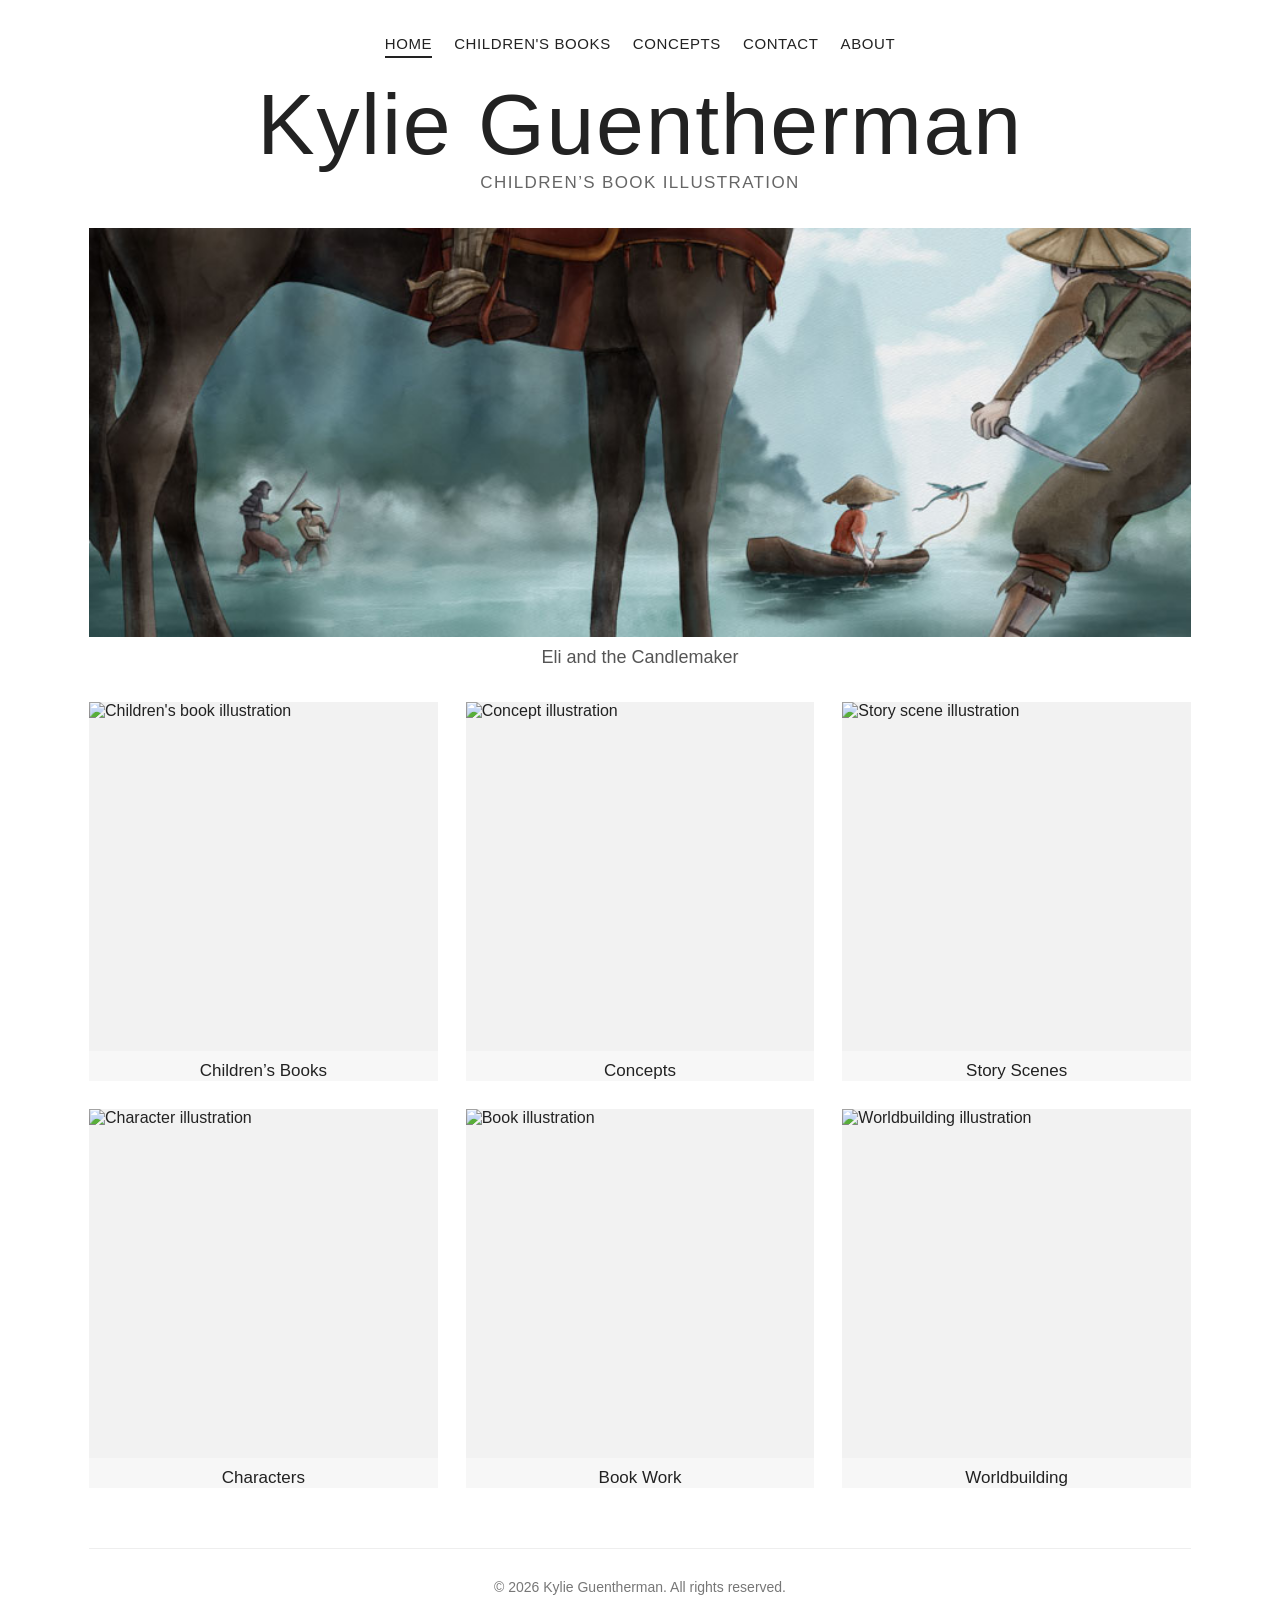
==== index.html @ f23962c8 "Remove intro section from index.html Removed the introductory section about playful illustrations." ====
<!DOCTYPE html>
<html lang="en">
<head>
  <meta charset="UTF-8">
  <meta name="viewport" content="width=device-width, initial-scale=1.0">
  <title>Kylie Guentherman Illustration</title>
  <link rel="stylesheet" href="style.css">
</head>

<body>

  <div class="page">

    <header>
      <nav>
        <a class="active" href="index.html">Home</a>
        <a href="childrens-books.html">Children's Books</a>
        <a href="concepts.html">Concepts</a>
        <a href="contact.html">Contact</a>
        <a href="about.html">About</a>
      </nav>

      <h1 class="site-name">Kylie Guentherman</h1>
      <div class="subtitle">Children’s Book Illustration</div>
    </header>

    <main>

      <section class="hero">
        <a href="childrens-books.html">
          <img src="images/Battle_Spread.jpg" alt="The Battle">
        </a>
        <div class="hero-caption">Eli and the Candlemaker</div>
      </section>

      <section class="gallery">

        <a class="gallery-item" href="childrens-books.html">
          <img src="https://placehold.co/900x900/f8d7c8/333333?text=Children's+Books" alt="Children's book illustration">
          <p>Children’s Books</p>
        </a>

        <a class="gallery-item" href="concepts.html">
          <img src="https://placehold.co/900x900/d8edf7/333333?text=Concepts" alt="Concept illustration">
          <p>Concepts</p>
        </a>

        <a class="gallery-item" href="childrens-books.html">
          <img src="https://placehold.co/900x900/f7e5a6/333333?text=Story+Scenes" alt="Story scene illustration">
          <p>Story Scenes</p>
        </a>

        <a class="gallery-item" href="concepts.html">
          <img src="https://placehold.co/900x900/cfe8d5/333333?text=Characters" alt="Character illustration">
          <p>Characters</p>
        </a>

        <a class="gallery-item" href="childrens-books.html">
          <img src="https://placehold.co/900x900/e8d9f2/333333?text=Book+Work" alt="Book illustration">
          <p>Book Work</p>
        </a>

        <a class="gallery-item" href="concepts.html">
          <img src="https://placehold.co/900x900/f2dfcf/333333?text=Worldbuilding" alt="Worldbuilding illustration">
          <p>Worldbuilding</p>
        </a>

      </section>

    </main>

    <footer>
      © 2026 Kylie Guentherman. All rights reserved.
    </footer>

  </div>

</body>
</html>
---- style.css ----
* {
  box-sizing: border-box;
}

body {
  margin: 0;
  background: white;
  color: #222;
  font-family: "Comic Sans MS", "Trebuchet MS", Arial, sans-serif;
}

img {
  max-width: 100%;
  display: block;
}

a {
  color: inherit;
  text-decoration: none;
}

.page {
  max-width: 1150px;
  margin: 0 auto;
  padding: 35px 24px 60px;
}

header {
  text-align: center;
  padding-bottom: 35px;
}

nav {
  display: flex;
  justify-content: center;
  flex-wrap: wrap;
  gap: 22px;
  margin-bottom: 28px;
  font-size: 15px;
  letter-spacing: 0.04em;
  text-transform: uppercase;
}

nav a {
  border-bottom: 2px solid transparent;
  padding-bottom: 4px;
}

nav a:hover,
nav a.active {
  border-bottom: 2px solid #222;
}

h1 {
  margin: 0;
  font-size: clamp(42px, 8vw, 86px);
  line-height: 0.9;
  font-weight: normal;
  letter-spacing: 0.02em;
}

.subtitle {
  margin-top: 10px;
  font-size: 17px;
  letter-spacing: 0.08em;
  text-transform: uppercase;
  color: #666;
}

.hero {
  margin-bottom: 34px;
}

.hero img {
  width: 100%;
  height: auto;
  min-height: 260px;
  object-fit: cover;
  background: #f3f3f3;
}

.hero-caption {
  margin-top: 10px;
  font-size: 18px;
  color: #555;
  text-align: center;
}

.intro {
  max-width: 760px;
  margin: 38px auto 42px;
  text-align: center;
  font-size: clamp(24px, 4vw, 38px);
  line-height: 1.2;
}

.gallery {
  display: grid;
  grid-template-columns: repeat(3, 1fr);
  gap: 28px;
}

.gallery-item {
  background: #f7f7f7;
}

.gallery-item img {
  width: 100%;
  aspect-ratio: 1 / 1;
  object-fit: cover;
  background: #f2f2f2;
}

.gallery-item p {
  margin: 10px 0 0;
  font-size: 17px;
  text-align: center;
}

.text-page {
  max-width: 760px;
  margin: 0 auto;
  font-size: 19px;
  line-height: 1.7;
}

.text-page p {
  margin-bottom: 20px;
}

.text-page a {
  text-decoration: underline;
}

footer {
  text-align: center;
  margin-top: 60px;
  padding-top: 30px;
  border-top: 1px solid #eee;
  color: #777;
  font-size: 14px;
}

@media (max-width: 800px) {
  .gallery {
    grid-template-columns: repeat(2, 1fr);
    gap: 20px;
  }

  nav {
    gap: 14px;
    font-size: 14px;
  }
}

@media (max-width: 520px) {
  .page {
    padding: 28px 16px 50px;
  }

  .gallery {
    grid-template-columns: 1fr;
  }

  h1 {
    font-size: 44px;
  }
}
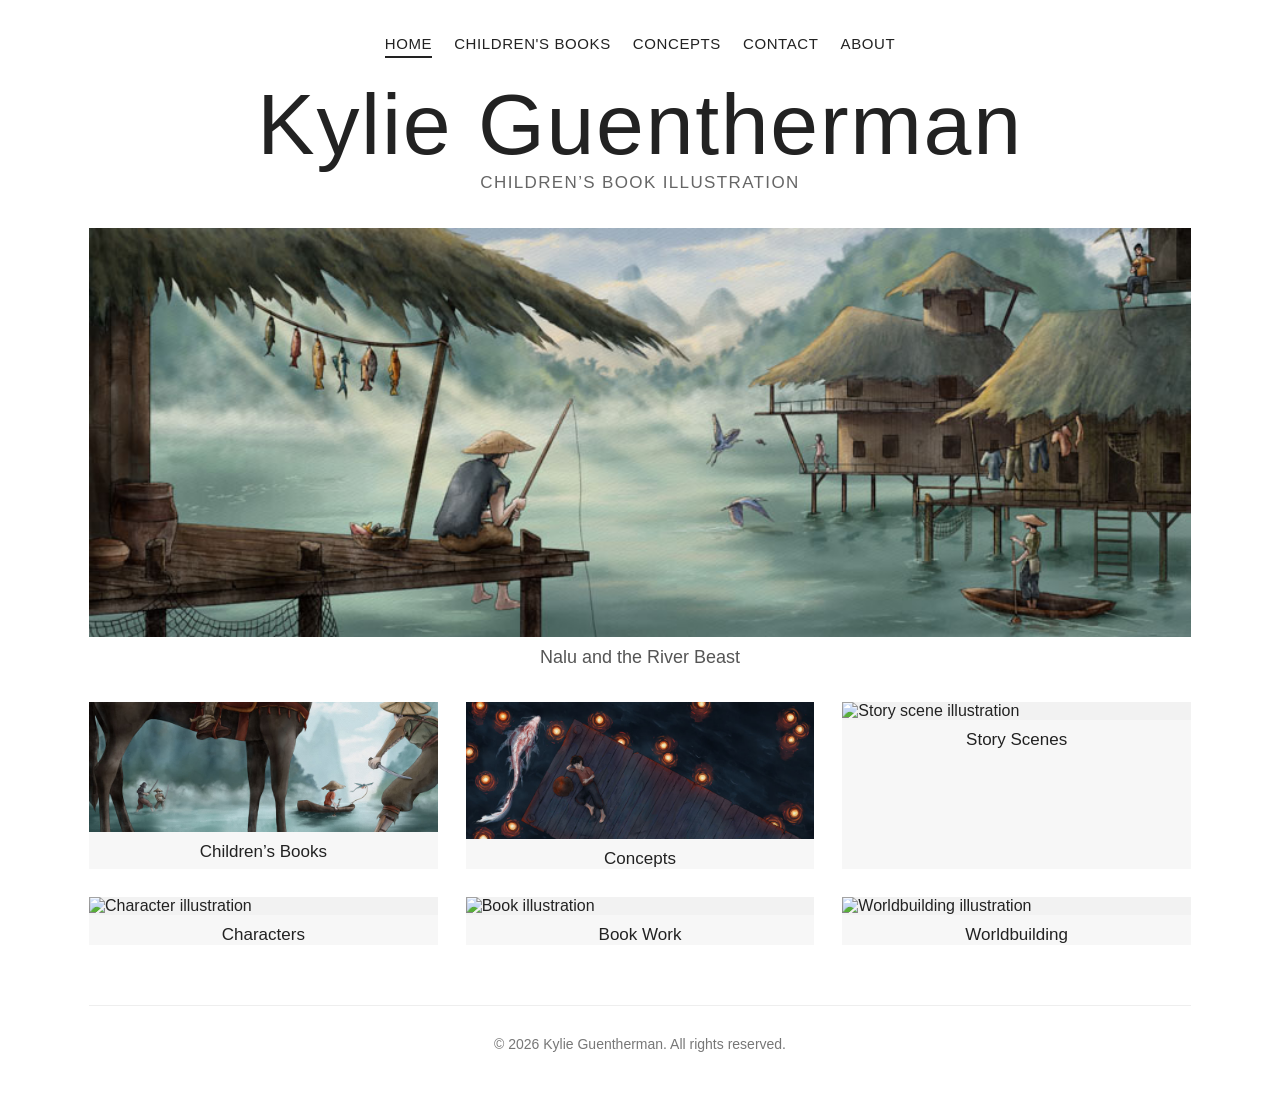
==== commit 4b82f767: "Update images and captions in index.html" ====
--- a/index.html
+++ b/index.html
@@ -28,20 +28,20 @@
 
       <section class="hero">
         <a href="childrens-books.html">
-          <img src="images/Battle_Spread.jpg" alt="The Battle">
+          <img src="images/Village_Spread.jpg" alt="The Village of Nimra">
         </a>
-        <div class="hero-caption">Eli and the Candlemaker</div>
+        <div class="hero-caption">Nalu and the River Beast</div>
       </section>
 
       <section class="gallery">
 
         <a class="gallery-item" href="childrens-books.html">
-          <img src="https://placehold.co/900x900/f8d7c8/333333?text=Children's+Books" alt="Children's book illustration">
+          <img src="images/Battle_Spread.jpg" alt="The Battle">
           <p>Children’s Books</p>
         </a>
 
         <a class="gallery-item" href="concepts.html">
-          <img src="https://placehold.co/900x900/d8edf7/333333?text=Concepts" alt="Concept illustration">
+          <img src="images/Asleep_Spread.jpg" alt="Concept illustration">
           <p>Concepts</p>
         </a>
 
--- a/style.css
+++ b/style.css
@@ -106,8 +106,7 @@
 
 .gallery-item img {
   width: 100%;
-  aspect-ratio: 1 / 1;
-  object-fit: cover;
+  height: auto;
   background: #f2f2f2;
 }
 
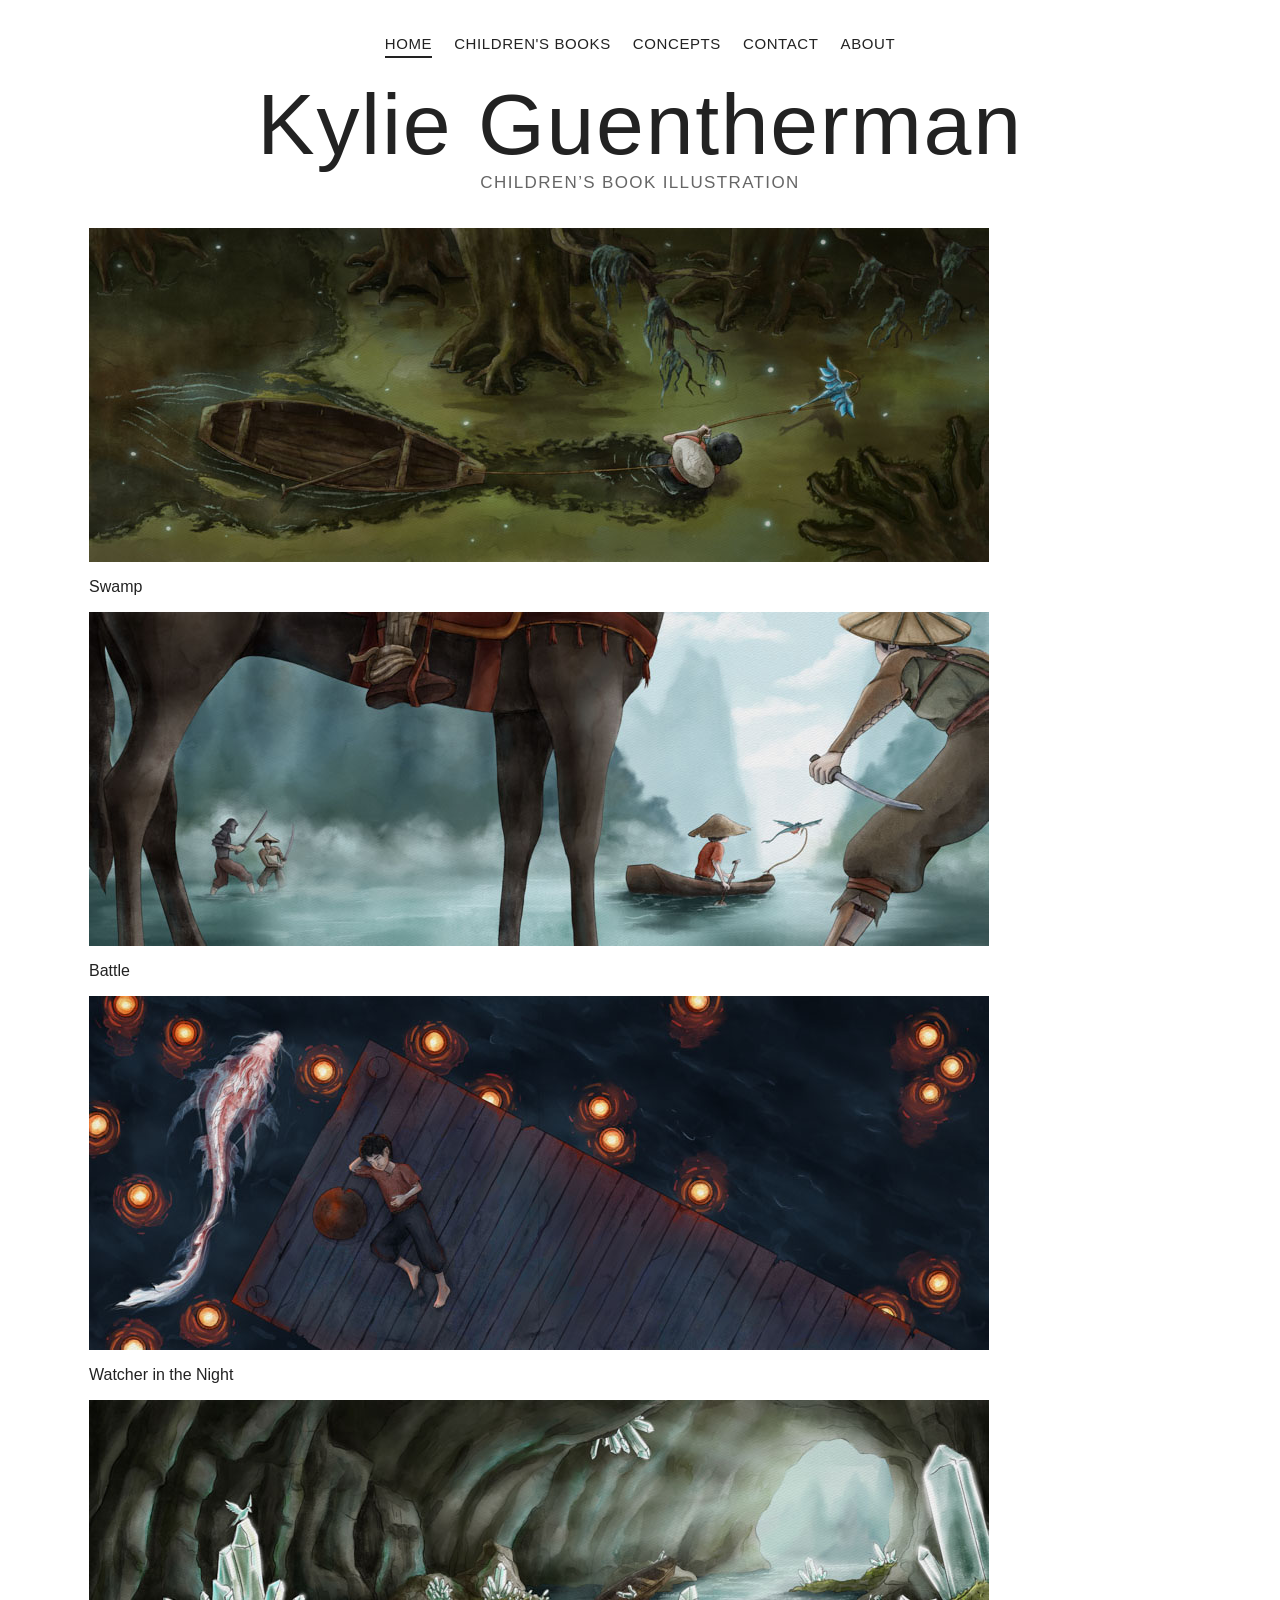
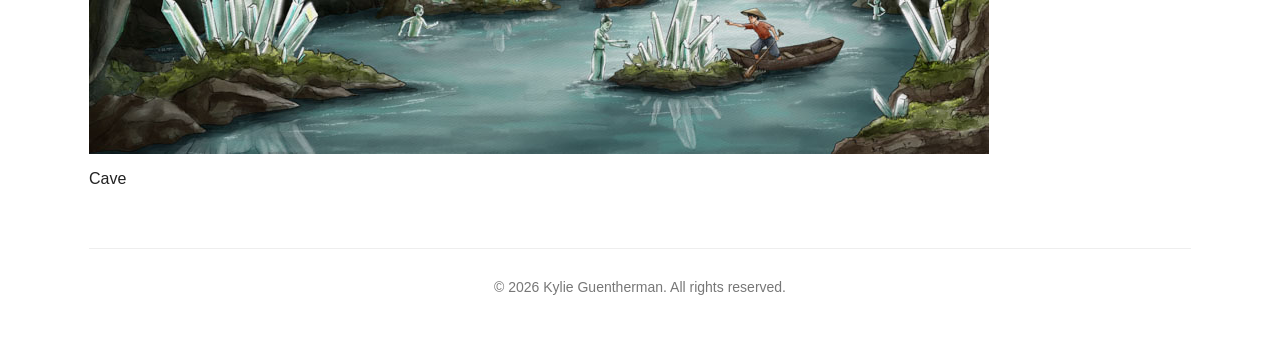
==== commit 8da3e90b: "Update gallery section to home gallery format Replaced gallery section with home gallery items showc" ====
--- a/index.html
+++ b/index.html
@@ -26,43 +26,26 @@
 
     <main>
 
-      <section class="hero">
-        <a href="childrens-books.html">
-          <img src="images/Village_Spread.jpg" alt="The Village of Nimra">
-        </a>
-        <div class="hero-caption">Nalu and the River Beast</div>
-      </section>
+      <section class="home-gallery" aria-label="Main illustration gallery">
 
-      <section class="gallery">
-
-        <a class="gallery-item" href="childrens-books.html">
-          <img src="images/Battle_Spread.jpg" alt="The Battle">
-          <p>Children’s Books</p>
+        <a class="home-gallery-item" href="childrens-books.html">
+          <img src="images/Swamp_Spread.jpg" alt="Swamp spread illustration by Kylie Guentherman">
+          <p>Swamp</p>
         </a>
 
-        <a class="gallery-item" href="concepts.html">
-          <img src="images/Asleep_Spread.jpg" alt="Concept illustration">
-          <p>Concepts</p>
+        <a class="home-gallery-item" href="childrens-books.html">
+          <img src="images/Battle_Spread.jpg" alt="Battle spread illustration by Kylie Guentherman">
+          <p>Battle</p>
         </a>
 
-        <a class="gallery-item" href="childrens-books.html">
-          <img src="https://placehold.co/900x900/f7e5a6/333333?text=Story+Scenes" alt="Story scene illustration">
-          <p>Story Scenes</p>
+        <a class="home-gallery-item" href="childrens-books.html">
+          <img src="images/Asleep_Spread.jpg" alt="Watcher in the Night illustration by Kylie Guentherman">
+          <p>Watcher in the Night</p>
         </a>
 
-        <a class="gallery-item" href="concepts.html">
-          <img src="https://placehold.co/900x900/cfe8d5/333333?text=Characters" alt="Character illustration">
-          <p>Characters</p>
-        </a>
-
-        <a class="gallery-item" href="childrens-books.html">
-          <img src="https://placehold.co/900x900/e8d9f2/333333?text=Book+Work" alt="Book illustration">
-          <p>Book Work</p>
-        </a>
-
-        <a class="gallery-item" href="concepts.html">
-          <img src="https://placehold.co/900x900/f2dfcf/333333?text=Worldbuilding" alt="Worldbuilding illustration">
-          <p>Worldbuilding</p>
+        <a class="home-gallery-item" href="childrens-books.html">
+          <img src="images/Cave_Spread.jpg" alt="Cave spread illustration by Kylie Guentherman">
+          <p>Cave</p>
         </a>
 
       </section>
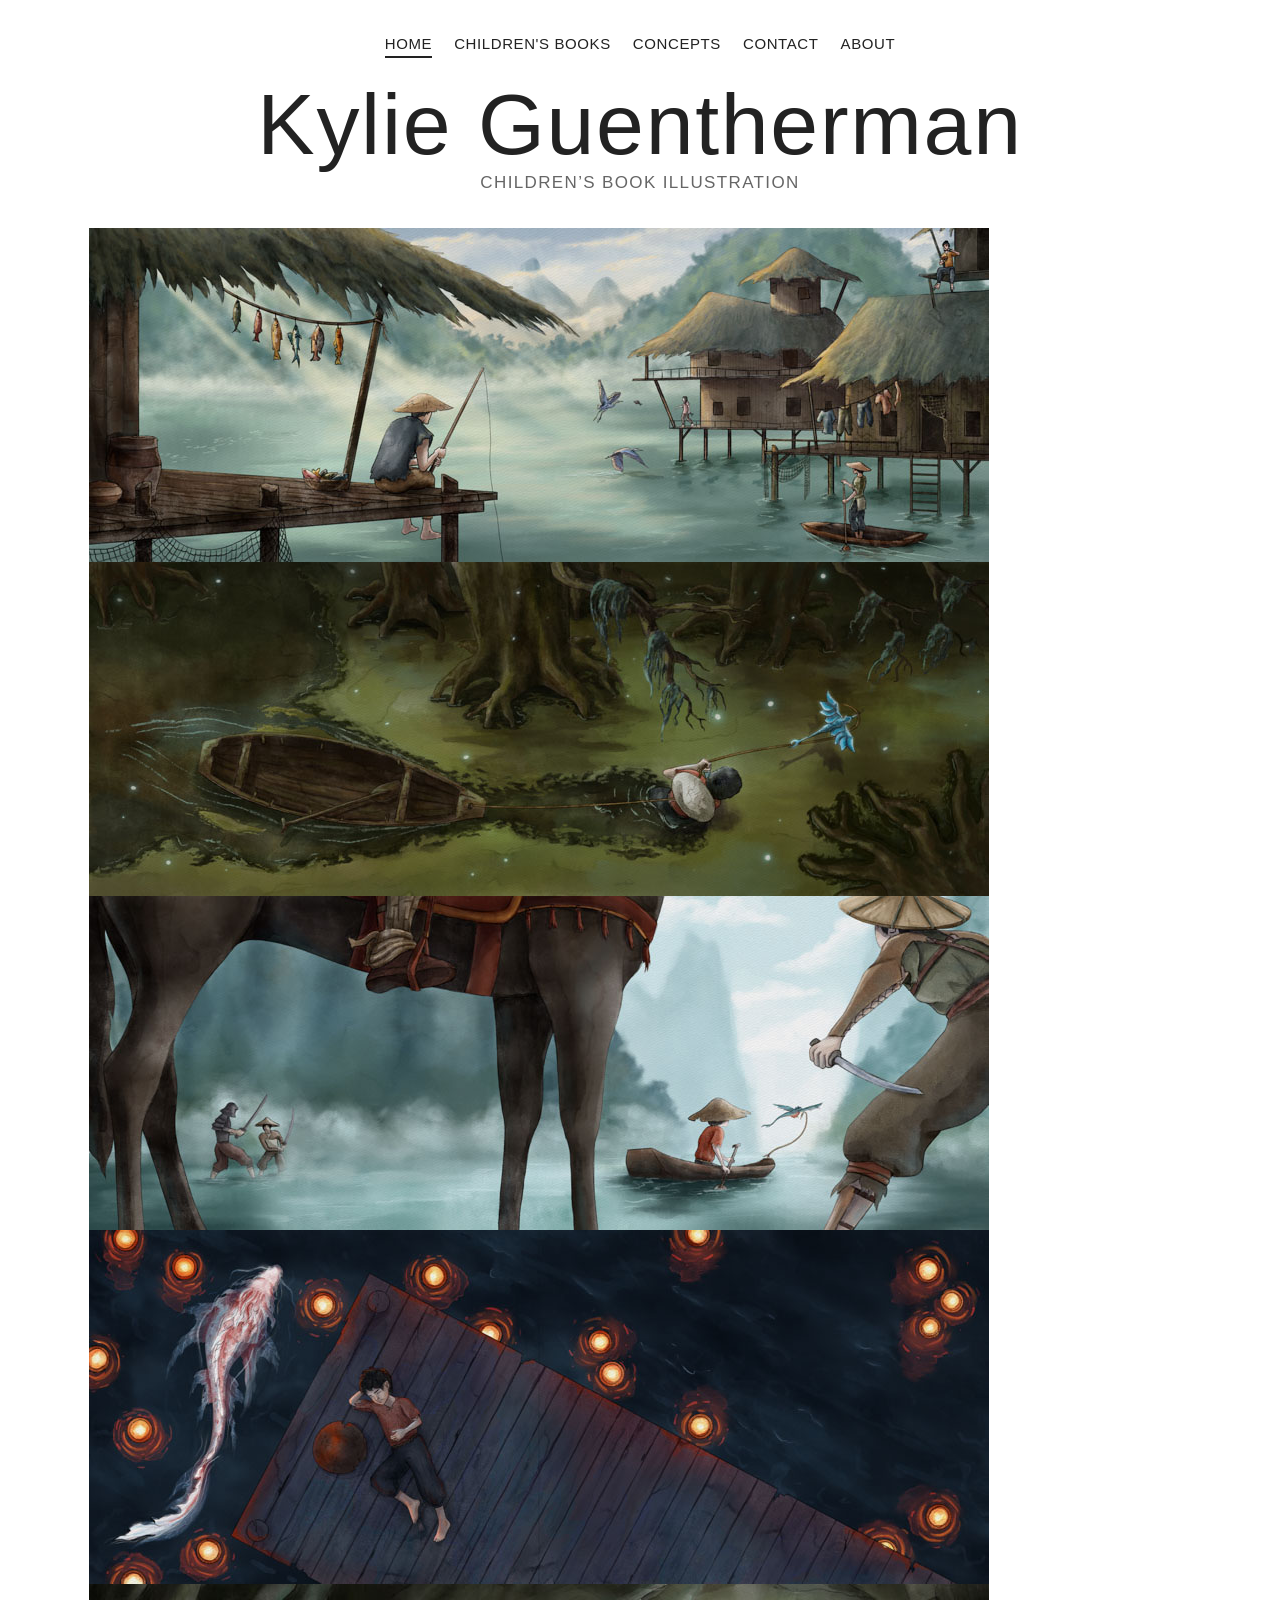
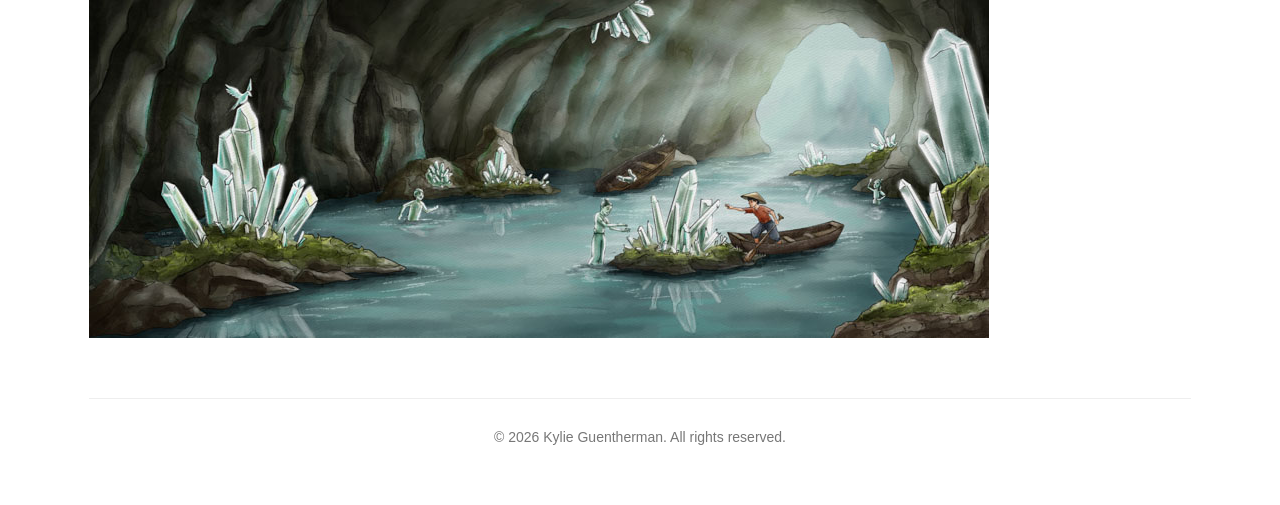
==== commit 82ad5788: "Add hero image section to index.html Added a hero image section with a link to children's books and " ====
--- a/index.html
+++ b/index.html
@@ -26,26 +26,30 @@
 
     <main>
 
+      <!-- HERO IMAGE -->
+      <section class="home-hero" aria-label="Featured illustration">
+        <a href="childrens-books.html">
+          <img src="images/Village_Spread.jpg" alt="Village spread illustration by Kylie Guentherman">
+        </a>
+      </section>
+
+      <!-- MAIN ILLUSTRATION GALLERY -->
       <section class="home-gallery" aria-label="Main illustration gallery">
 
         <a class="home-gallery-item" href="childrens-books.html">
           <img src="images/Swamp_Spread.jpg" alt="Swamp spread illustration by Kylie Guentherman">
-          <p>Swamp</p>
         </a>
 
         <a class="home-gallery-item" href="childrens-books.html">
           <img src="images/Battle_Spread.jpg" alt="Battle spread illustration by Kylie Guentherman">
-          <p>Battle</p>
         </a>
 
         <a class="home-gallery-item" href="childrens-books.html">
           <img src="images/Asleep_Spread.jpg" alt="Watcher in the Night illustration by Kylie Guentherman">
-          <p>Watcher in the Night</p>
         </a>
 
         <a class="home-gallery-item" href="childrens-books.html">
           <img src="images/Cave_Spread.jpg" alt="Cave spread illustration by Kylie Guentherman">
-          <p>Cave</p>
         </a>
 
       </section>
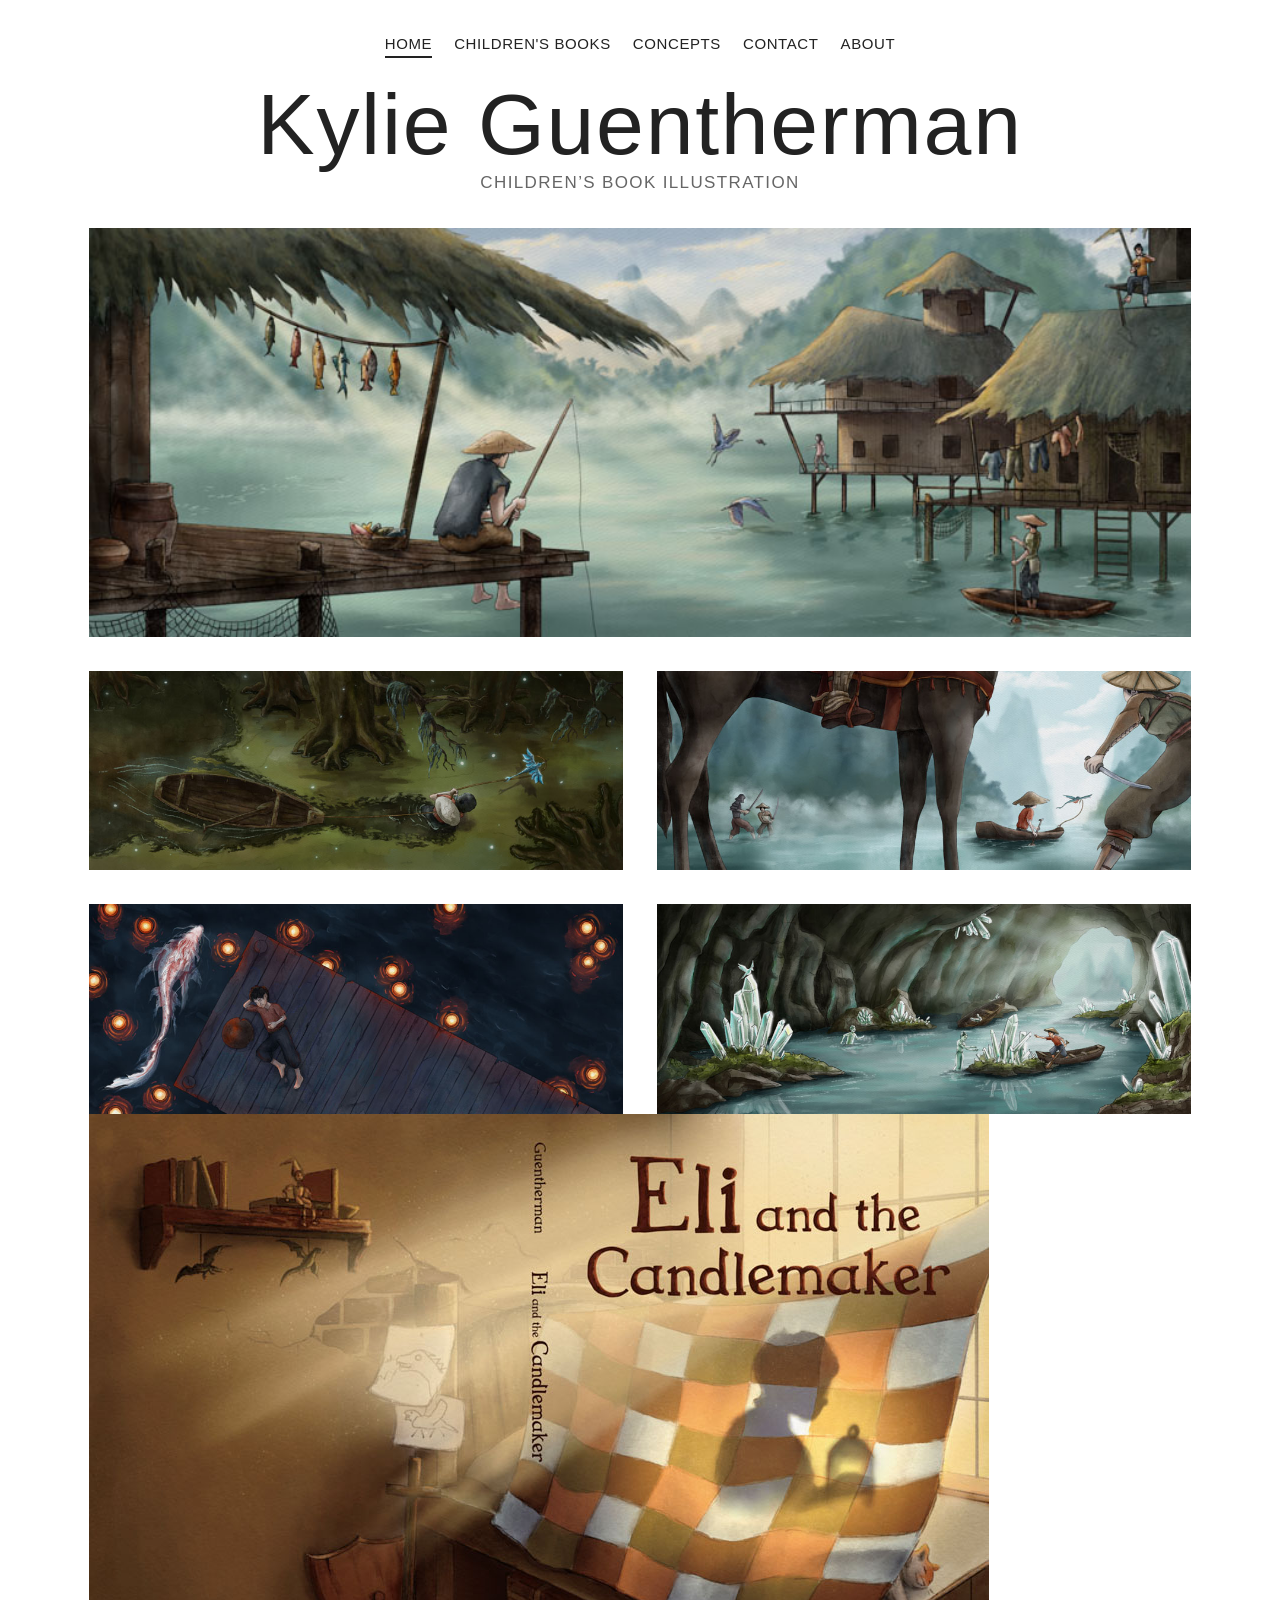
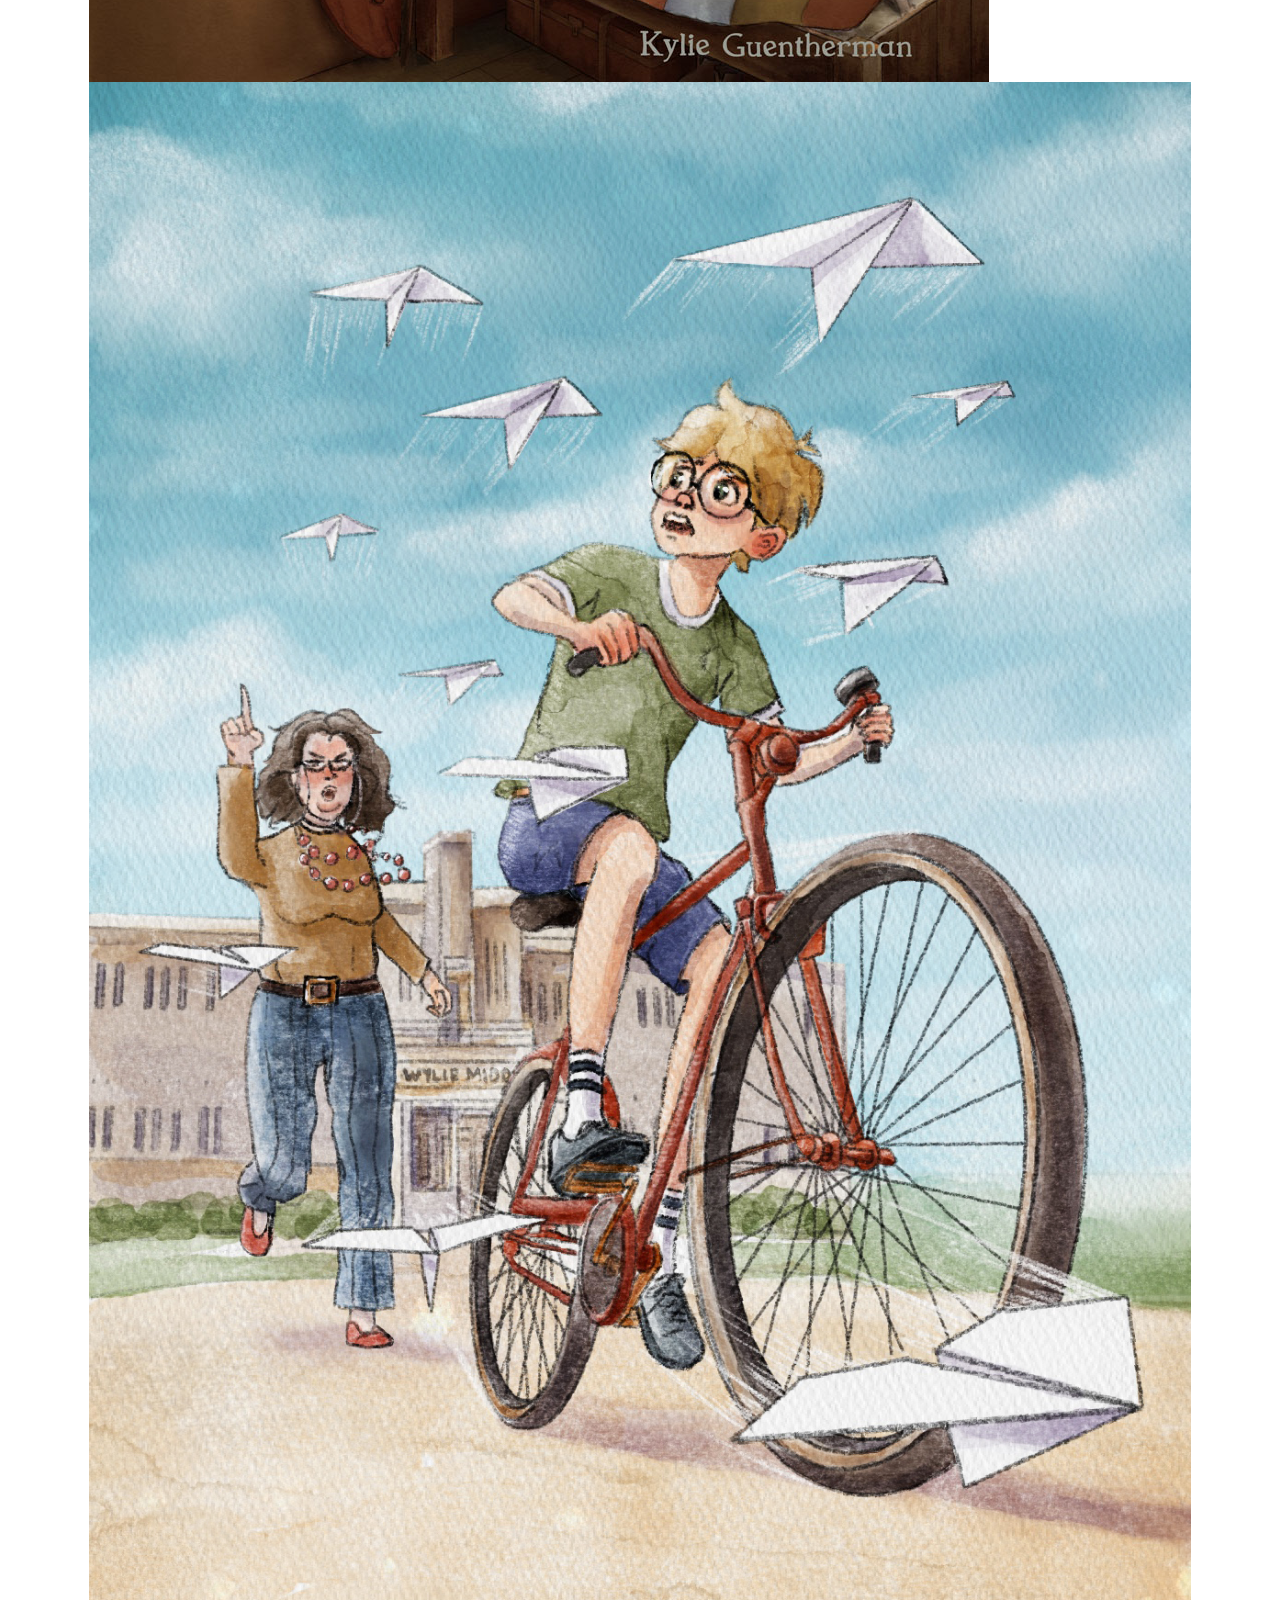
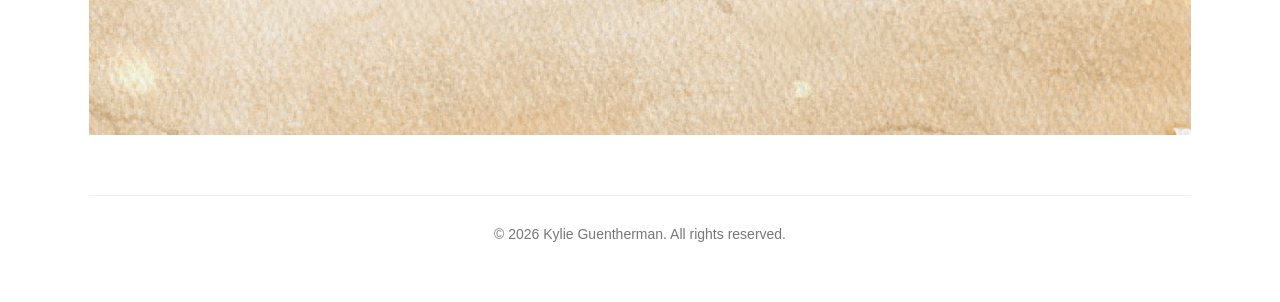
==== commit 1a5ac202: "Revise gallery section labels and add new features Updated section labels and added new sections for" ====
--- a/index.html
+++ b/index.html
@@ -33,7 +33,7 @@
         </a>
       </section>
 
-      <!-- MAIN ILLUSTRATION GALLERY -->
+      <!-- MAIN WIDE ILLUSTRATION GALLERY -->
       <section class="home-gallery" aria-label="Main illustration gallery">
 
         <a class="home-gallery-item" href="childrens-books.html">
@@ -54,6 +54,20 @@
 
       </section>
 
+      <!-- FEATURED BOOK COVER -->
+      <section class="home-feature" aria-label="Featured book cover">
+        <a href="childrens-books.html">
+          <img src="images/Candlemaker-cover.jpg" alt="Eli and the Candlemaker book cover by Kylie Guentherman">
+        </a>
+      </section>
+
+      <!-- PORTRAIT ILLUSTRATION -->
+      <section class="portrait-feature" aria-label="Portrait illustration">
+        <a href="childrens-books.html">
+          <img src="images/Flight.jpg" alt="Flight illustration with child on bicycle and paper airplanes by Kylie Guentherman">
+        </a>
+      </section>
+
     </main>
 
     <footer>
--- a/style.css
+++ b/style.css
@@ -4,7 +4,7 @@
 
 body {
   margin: 0;
-  background: white;
+  background: #ffffff;
   color: #222;
   font-family: "Comic Sans MS", "Trebuchet MS", Arial, sans-serif;
 }
@@ -18,12 +18,16 @@
   color: inherit;
   text-decoration: none;
 }
+
+/* Main page container */
 
 .page {
   max-width: 1150px;
   margin: 0 auto;
   padding: 35px 24px 60px;
 }
+
+/* Header and navigation */
 
 header {
   text-align: center;
@@ -51,6 +55,9 @@
   border-bottom: 2px solid #222;
 }
 
+/* Site title */
+
+.site-name,
 h1 {
   margin: 0;
   font-size: clamp(42px, 8vw, 86px);
@@ -67,6 +74,60 @@
   color: #666;
 }
 
+/* Homepage hero image */
+
+.home-hero {
+  margin-bottom: 34px;
+}
+
+.home-hero a {
+  display: block;
+}
+
+.home-hero img {
+  width: 100%;
+  height: auto;
+  display: block;
+  background: #f5f5f5;
+}
+
+/* Homepage two-column gallery */
+
+.home-gallery {
+  display: grid;
+  grid-template-columns: repeat(2, 1fr);
+  gap: 34px;
+  align-items: start;
+}
+
+.home-gallery-item {
+  display: block;
+}
+
+.home-gallery-item img {
+  width: 100%;
+  height: auto;
+  display: block;
+  background: #f5f5f5;
+  transition: opacity 0.25s ease;
+}
+
+.home-gallery-item:hover img,
+.home-hero:hover img {
+  opacity: 0.88;
+}
+
+/* Optional captions if you ever add them back */
+
+.home-gallery-item p {
+  margin: 10px 0 0;
+  text-align: center;
+  font-size: 17px;
+  color: #555;
+}
+
+/* General hero style for other pages if needed */
+
 .hero {
   margin-bottom: 34px;
 }
@@ -74,8 +135,7 @@
 .hero img {
   width: 100%;
   height: auto;
-  min-height: 260px;
-  object-fit: cover;
+  object-fit: contain;
   background: #f3f3f3;
 }
 
@@ -86,27 +146,33 @@
   text-align: center;
 }
 
+/* Intro text for interior pages */
+
 .intro {
-  max-width: 760px;
+  max-width: 780px;
   margin: 38px auto 42px;
   text-align: center;
   font-size: clamp(24px, 4vw, 38px);
   line-height: 1.2;
 }
 
+/* General gallery for Children's Books and Concepts pages */
+
 .gallery {
   display: grid;
-  grid-template-columns: repeat(3, 1fr);
-  gap: 28px;
+  grid-template-columns: repeat(2, 1fr);
+  gap: 34px;
+  align-items: start;
 }
 
 .gallery-item {
-  background: #f7f7f7;
+  background: transparent;
 }
 
 .gallery-item img {
   width: 100%;
   height: auto;
+  display: block;
   background: #f2f2f2;
 }
 
@@ -114,7 +180,10 @@
   margin: 10px 0 0;
   font-size: 17px;
   text-align: center;
-}
+  color: #555;
+}
+
+/* Text pages: About and Contact */
 
 .text-page {
   max-width: 760px;
@@ -131,37 +200,92 @@
   text-decoration: underline;
 }
 
+.contact-box {
+  text-align: center;
+  border: 1px solid #eeeeee;
+  padding: 36px 24px;
+  margin-top: 28px;
+  background: #fafafa;
+}
+
+.contact-box a {
+  font-size: 22px;
+}
+
+/* Footer */
+
 footer {
   text-align: center;
   margin-top: 60px;
   padding-top: 30px;
-  border-top: 1px solid #eee;
+  border-top: 1px solid #eeeeee;
   color: #777;
   font-size: 14px;
 }
 
+/* Tablet layout */
+
 @media (max-width: 800px) {
-  .gallery {
-    grid-template-columns: repeat(2, 1fr);
-    gap: 20px;
+  .page {
+    padding: 32px 20px 55px;
   }
 
   nav {
     gap: 14px;
     font-size: 14px;
   }
-}
+
+  .home-gallery,
+  .gallery {
+    gap: 24px;
+  }
+
+  .home-hero {
+    margin-bottom: 24px;
+  }
+}
+
+/* Mobile layout */
+
+@media (max-width: 650px) {
+  .home-gallery,
+  .gallery {
+    grid-template-columns: 1fr;
+    gap: 28px;
+  }
+
+  .site-name,
+  h1 {
+    font-size: 44px;
+  }
+
+  .subtitle {
+    font-size: 14px;
+  }
+
+  .intro {
+    font-size: 24px;
+    margin: 30px auto 34px;
+  }
+}
+
+/* Small mobile spacing */
 
 @media (max-width: 520px) {
   .page {
     padding: 28px 16px 50px;
   }
 
-  .gallery {
-    grid-template-columns: 1fr;
-  }
-
-  h1 {
-    font-size: 44px;
-  }
-}
+  nav {
+    gap: 12px;
+    font-size: 13px;
+  }
+
+  header {
+    padding-bottom: 28px;
+  }
+
+  footer {
+    margin-top: 45px;
+  }
+}
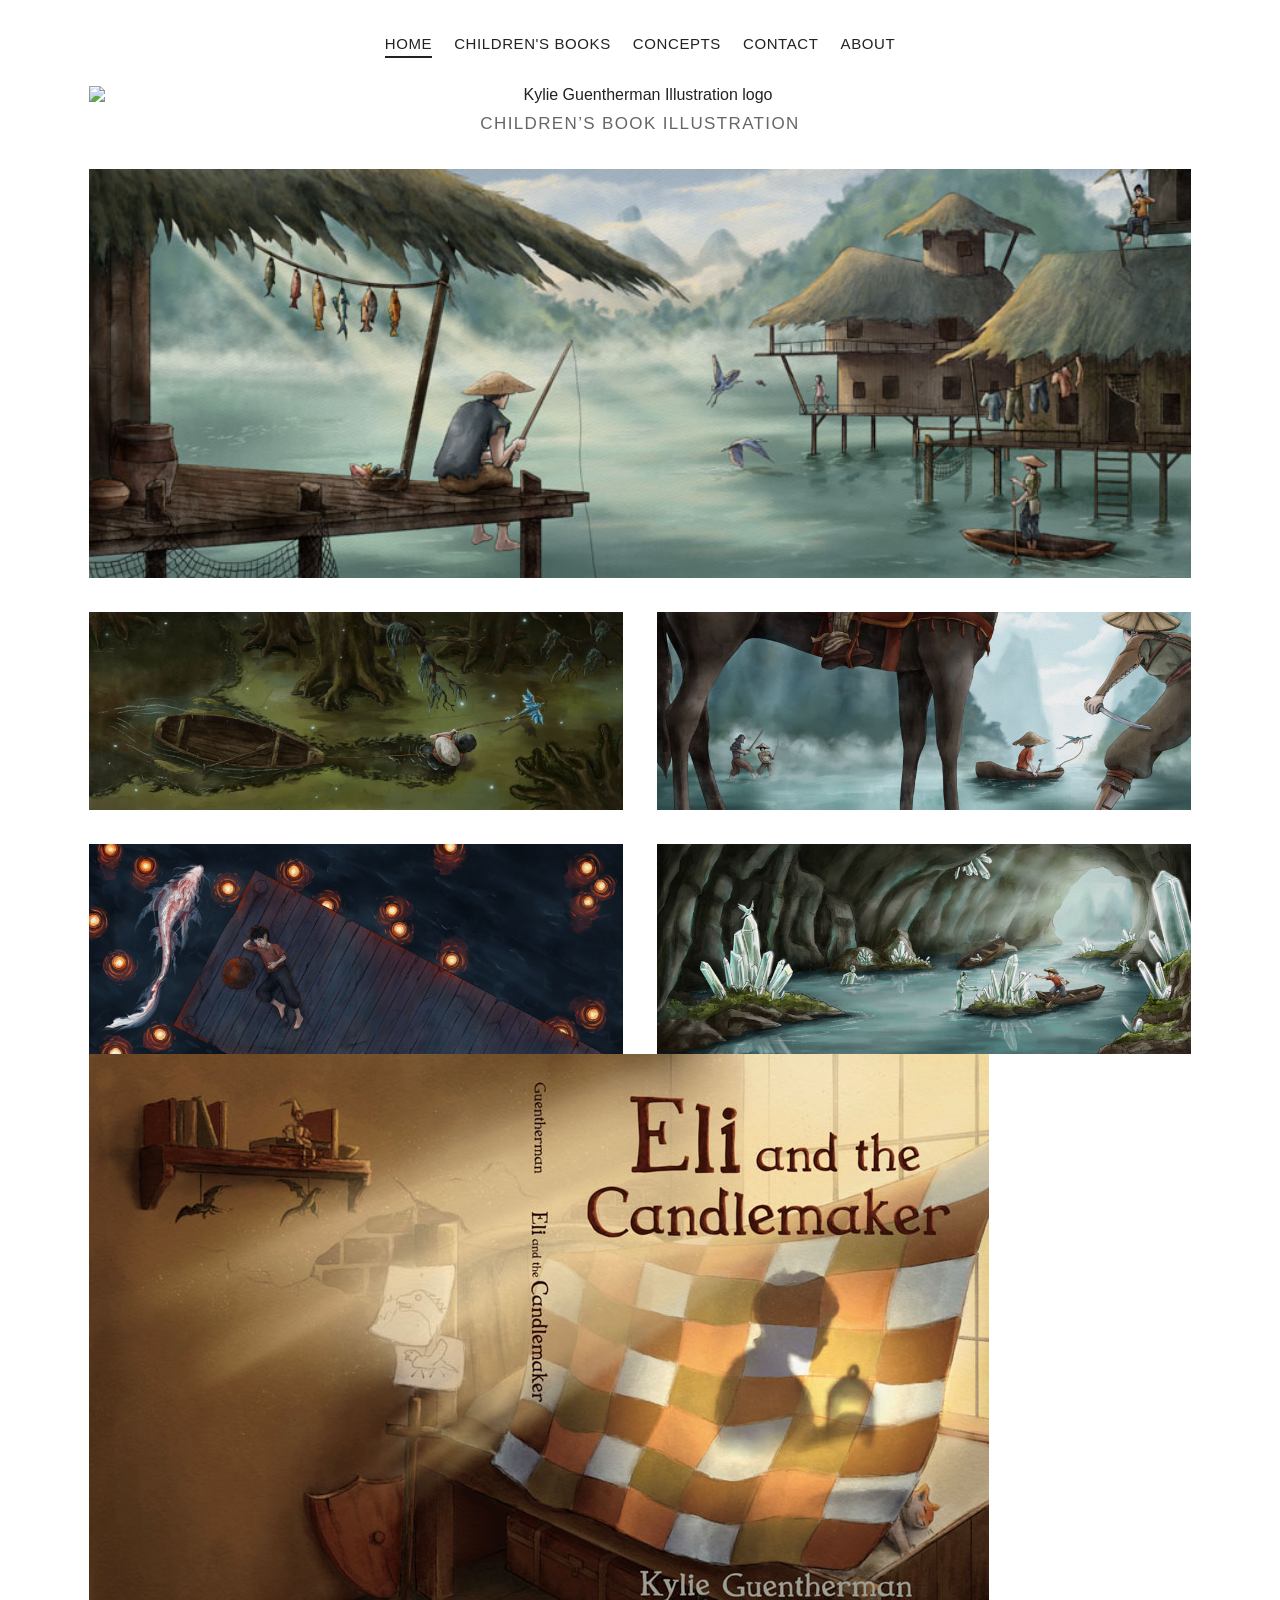
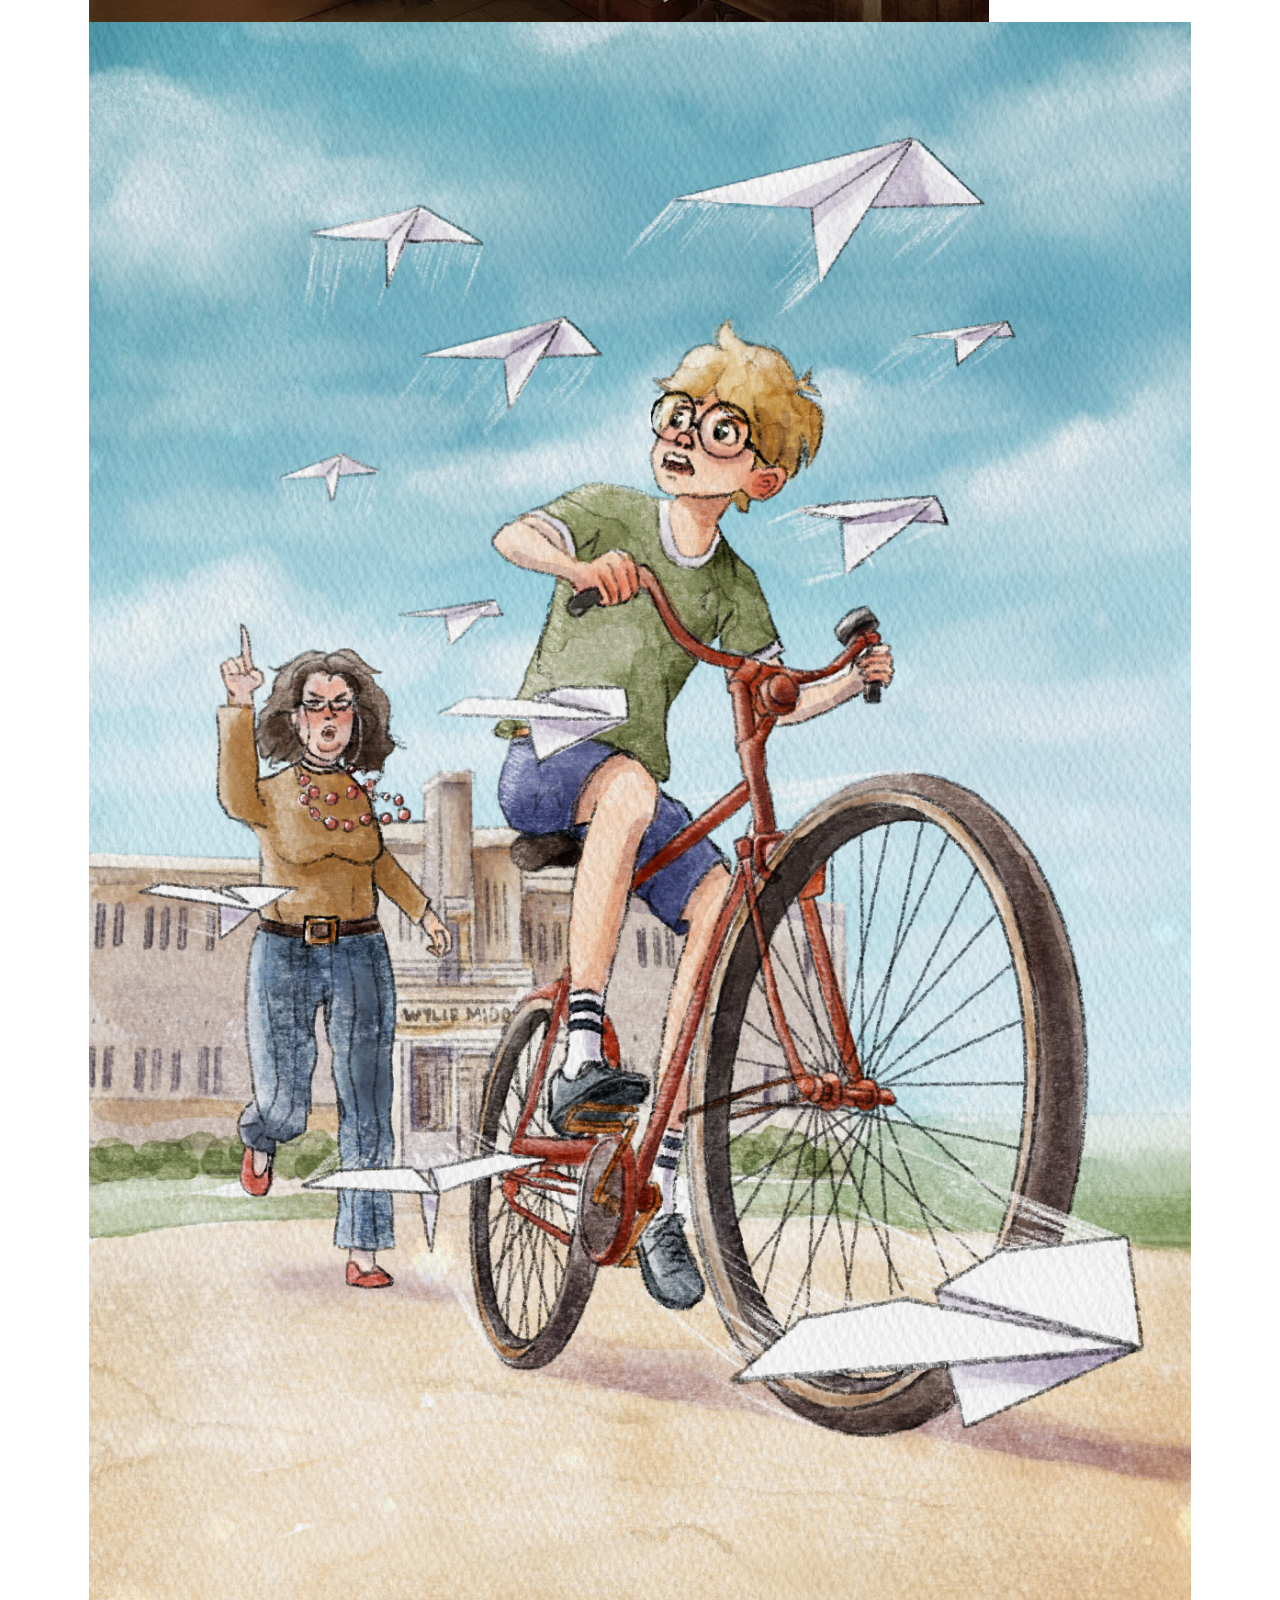
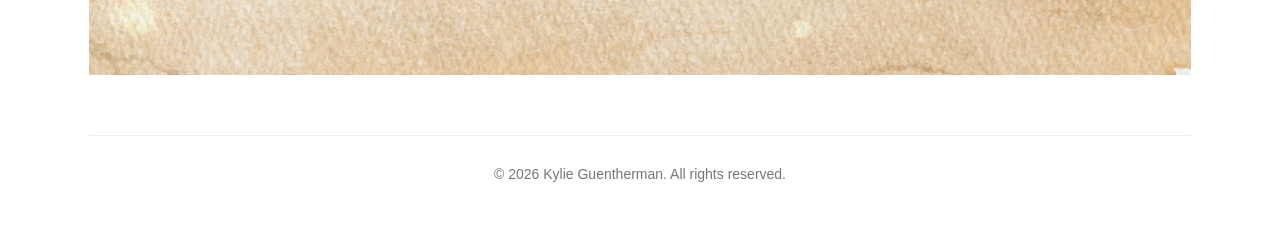
==== commit 30c38dd0: "Revise homepage structure and add logo Updated the homepage layout by adding a logo link and adjusti" ====
--- a/index.html
+++ b/index.html
@@ -20,7 +20,10 @@
         <a href="about.html">About</a>
       </nav>
 
-      <h1 class="site-name">Kylie Guentherman</h1>
+      <a class="logo-link" href="index.html" aria-label="Kylie Guentherman home">
+        <img class="site-logo" src="images/kylie-logo.gif" alt="Kylie Guentherman Illustration logo">
+      </a>
+
       <div class="subtitle">Children’s Book Illustration</div>
     </header>
 
@@ -54,18 +57,17 @@
 
       </section>
 
-      <!-- FEATURED BOOK COVER -->
-      <section class="home-feature" aria-label="Featured book cover">
-        <a href="childrens-books.html">
+      <!-- SMALLER FEATURED ROW -->
+      <section class="home-secondary-gallery" aria-label="Additional featured illustration gallery">
+
+        <a class="home-secondary-item" href="childrens-books.html">
           <img src="images/Candlemaker-cover.jpg" alt="Eli and the Candlemaker book cover by Kylie Guentherman">
         </a>
-      </section>
 
-      <!-- PORTRAIT ILLUSTRATION -->
-      <section class="portrait-feature" aria-label="Portrait illustration">
-        <a href="childrens-books.html">
+        <a class="home-secondary-item" href="childrens-books.html">
           <img src="images/Flight.jpg" alt="Flight illustration with child on bicycle and paper airplanes by Kylie Guentherman">
         </a>
+
       </section>
 
     </main>
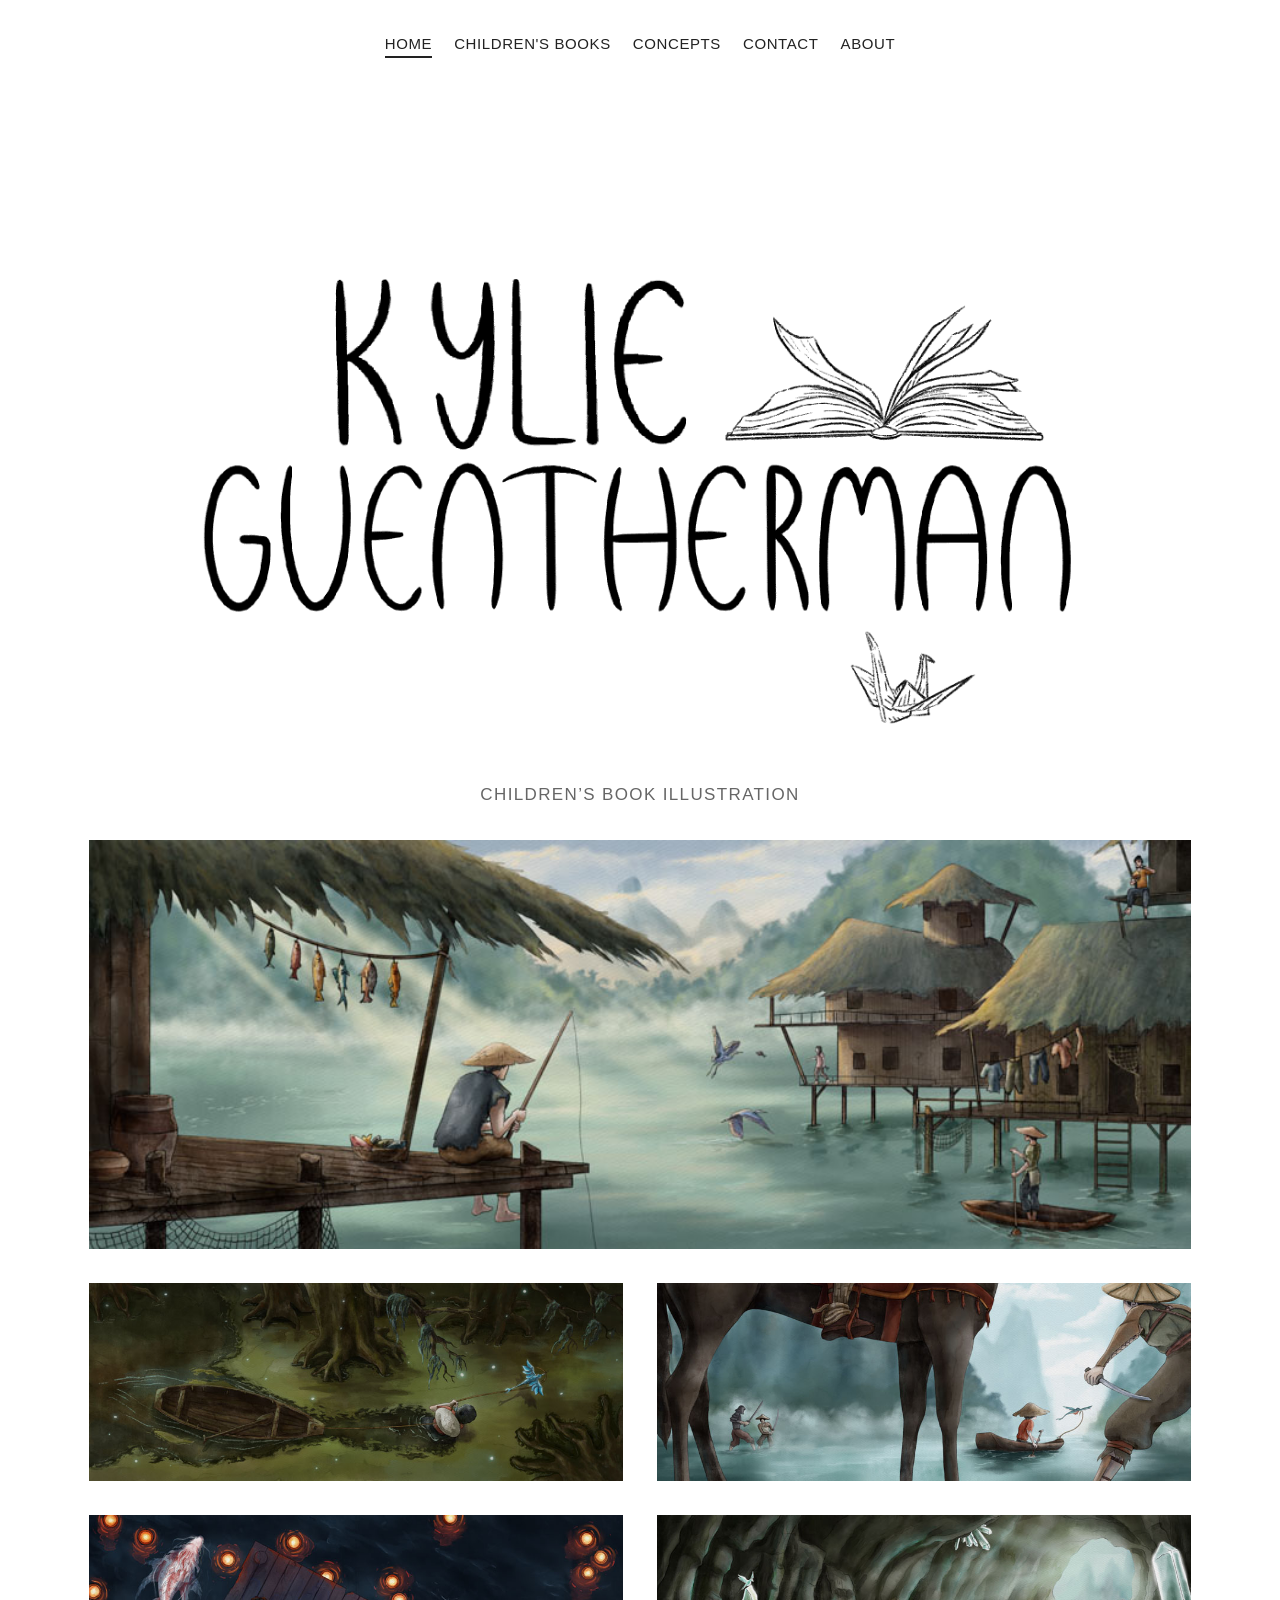
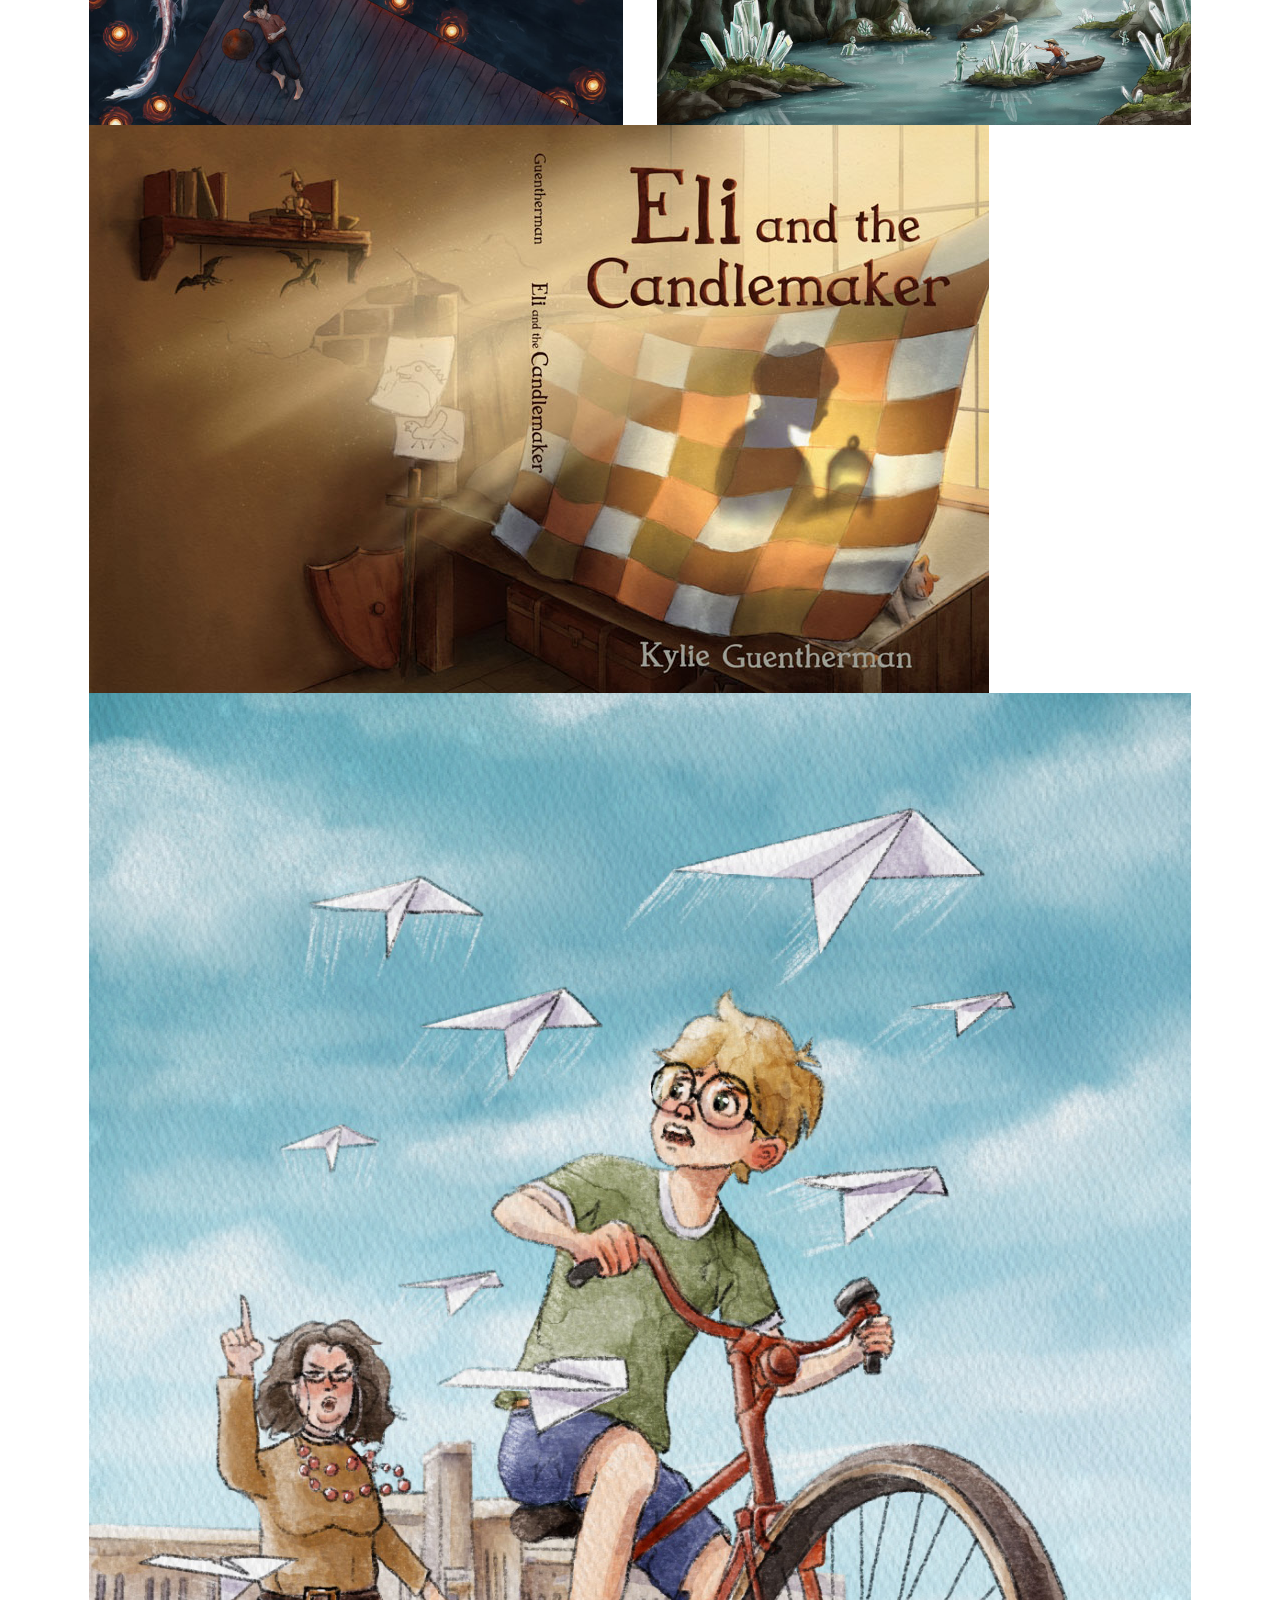
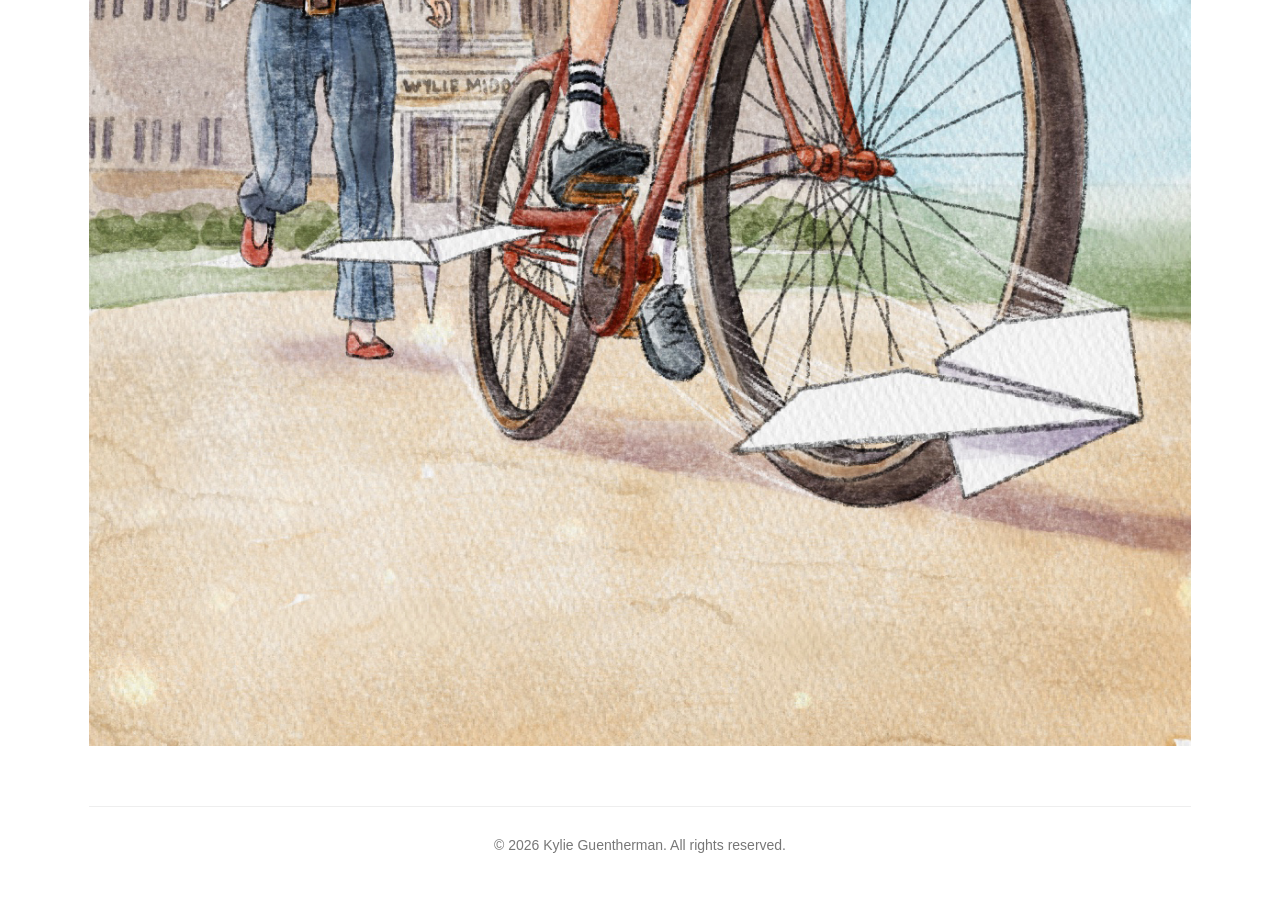
==== commit 1abc034b: "Replace images with updated versions and format" ====
--- a/index.html
+++ b/index.html
@@ -20,8 +20,13 @@
         <a href="about.html">About</a>
       </nav>
 
+      <!-- Animated logo replaces large typed name -->
       <a class="logo-link" href="index.html" aria-label="Kylie Guentherman home">
-        <img class="site-logo" src="images/kylie-logo.gif" alt="Kylie Guentherman Illustration logo">
+        <img 
+          class="site-logo" 
+          src="images/croppedlogo.gif" 
+          alt="Kylie Guentherman Illustration logo"
+        >
       </a>
 
       <div class="subtitle">Children’s Book Illustration</div>
@@ -32,7 +37,10 @@
       <!-- HERO IMAGE -->
       <section class="home-hero" aria-label="Featured illustration">
         <a href="childrens-books.html">
-          <img src="images/Village_Spread.jpg" alt="Village spread illustration by Kylie Guentherman">
+          <img 
+            src="images/Village_Spread.jpg" 
+            alt="Village spread illustration by Kylie Guentherman"
+          >
         </a>
       </section>
 
@@ -40,32 +48,50 @@
       <section class="home-gallery" aria-label="Main illustration gallery">
 
         <a class="home-gallery-item" href="childrens-books.html">
-          <img src="images/Swamp_Spread.jpg" alt="Swamp spread illustration by Kylie Guentherman">
+          <img 
+            src="images/Swamp_Spread.jpg" 
+            alt="Swamp spread illustration by Kylie Guentherman"
+          >
         </a>
 
         <a class="home-gallery-item" href="childrens-books.html">
-          <img src="images/Battle_Spread.jpg" alt="Battle spread illustration by Kylie Guentherman">
+          <img 
+            src="images/Battle_Spread.jpg" 
+            alt="Battle spread illustration by Kylie Guentherman"
+          >
         </a>
 
         <a class="home-gallery-item" href="childrens-books.html">
-          <img src="images/Asleep_Spread.jpg" alt="Watcher in the Night illustration by Kylie Guentherman">
+          <img 
+            src="images/Asleep_Spread.jpg" 
+            alt="Watcher in the Night illustration by Kylie Guentherman"
+          >
         </a>
 
         <a class="home-gallery-item" href="childrens-books.html">
-          <img src="images/Cave_Spread.jpg" alt="Cave spread illustration by Kylie Guentherman">
+          <img 
+            src="images/Cave_Spread.jpg" 
+            alt="Cave spread illustration by Kylie Guentherman"
+          >
         </a>
 
       </section>
 
-      <!-- SMALLER FEATURED ROW -->
+      <!-- SMALLER SECONDARY ROW -->
       <section class="home-secondary-gallery" aria-label="Additional featured illustration gallery">
 
         <a class="home-secondary-item" href="childrens-books.html">
-          <img src="images/Candlemaker-cover.jpg" alt="Eli and the Candlemaker book cover by Kylie Guentherman">
+          <img 
+            src="images/Candlemaker-cover.jpg" 
+            alt="Eli and the Candlemaker book cover by Kylie Guentherman"
+          >
         </a>
 
         <a class="home-secondary-item" href="childrens-books.html">
-          <img src="images/Flight.jpg" alt="Flight illustration with child on bicycle and paper airplanes by Kylie Guentherman">
+          <img 
+            src="images/Flight.jpg" 
+            alt="Flight illustration with child on bicycle and paper airplanes by Kylie Guentherman"
+          >
         </a>
 
       </section>
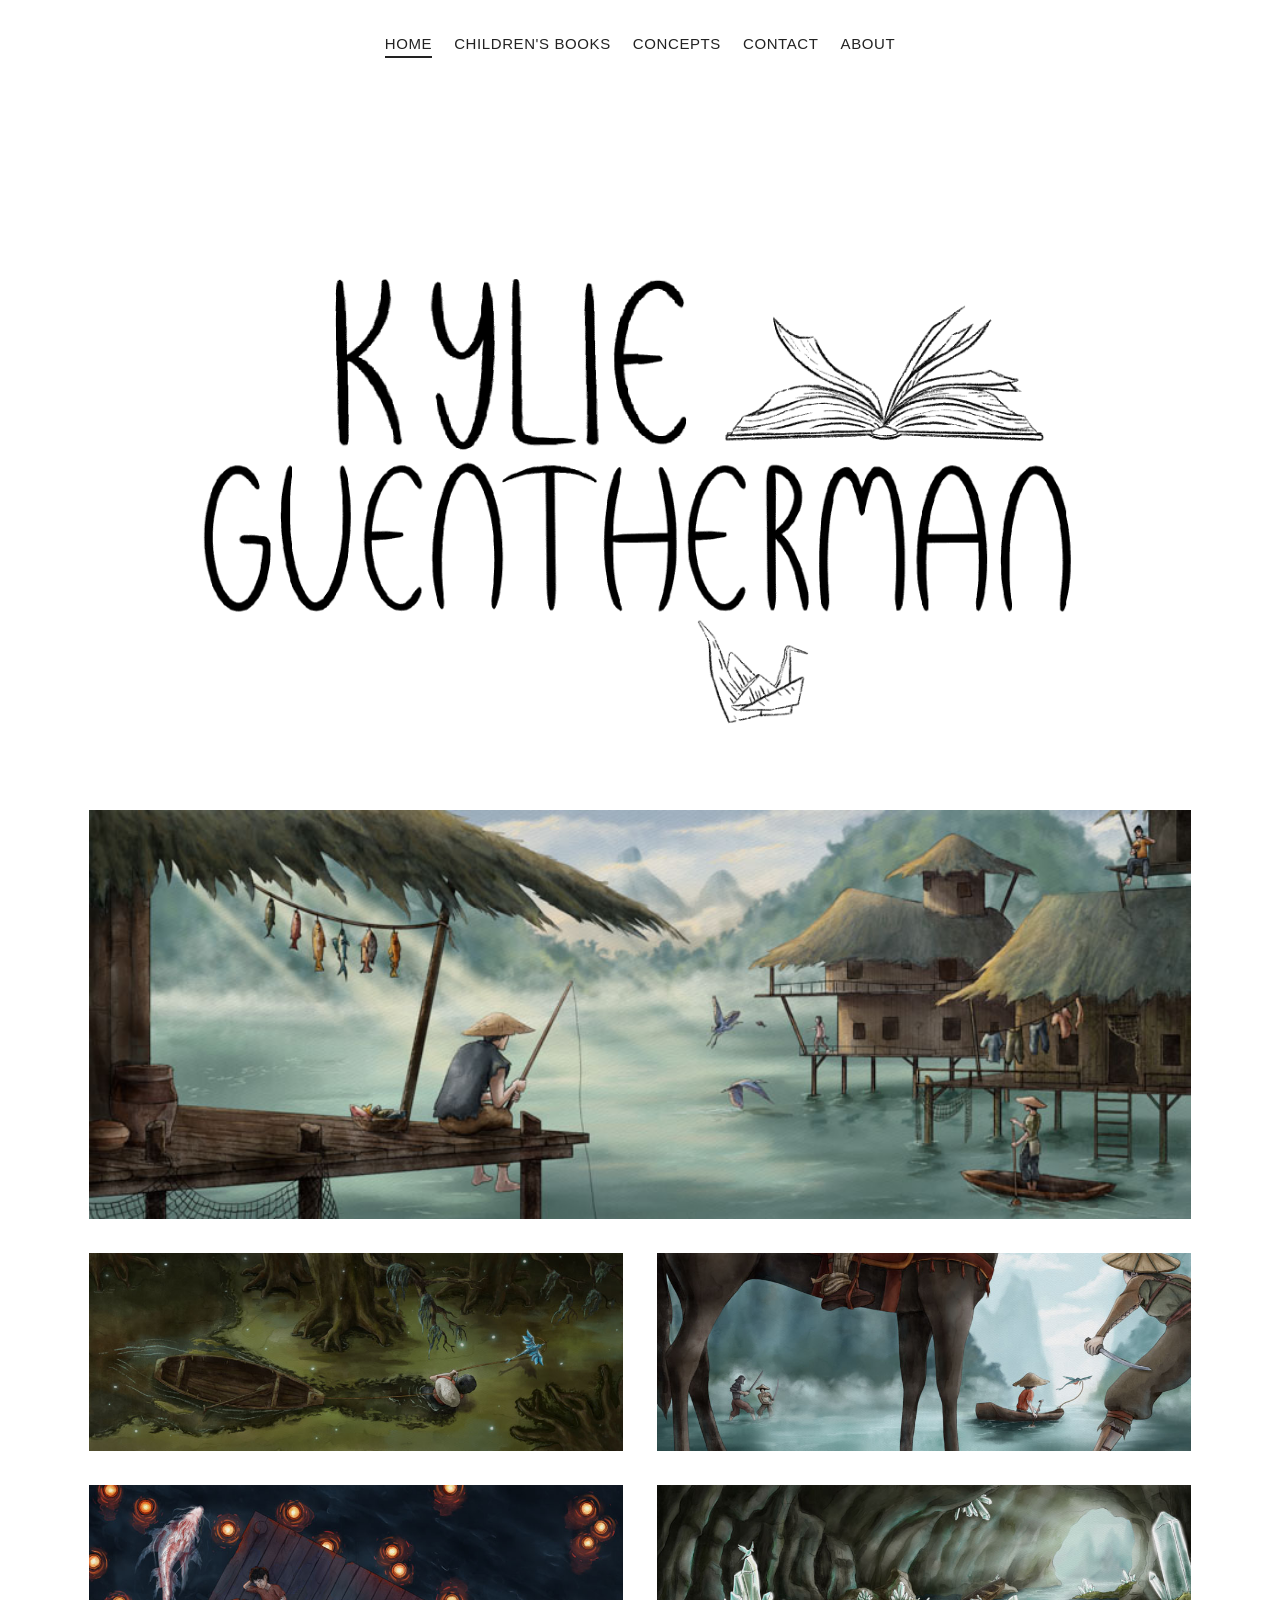
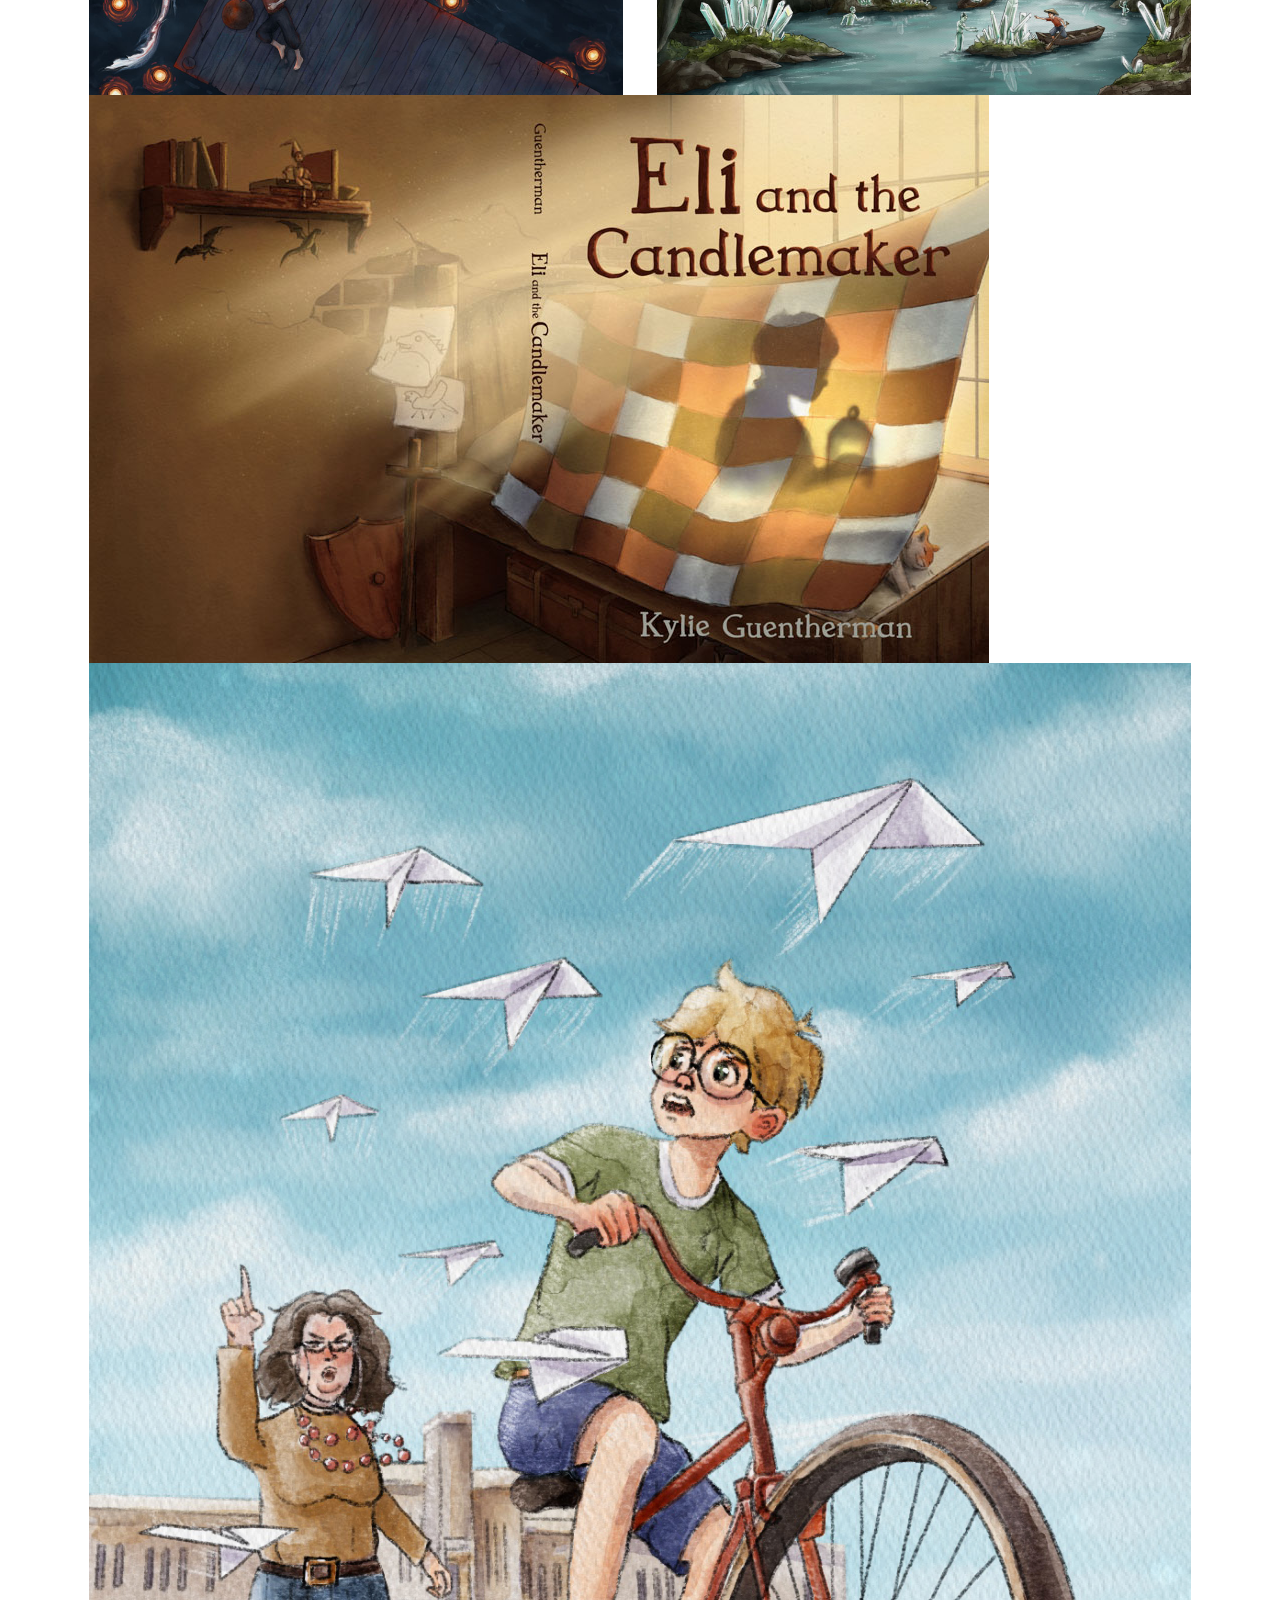
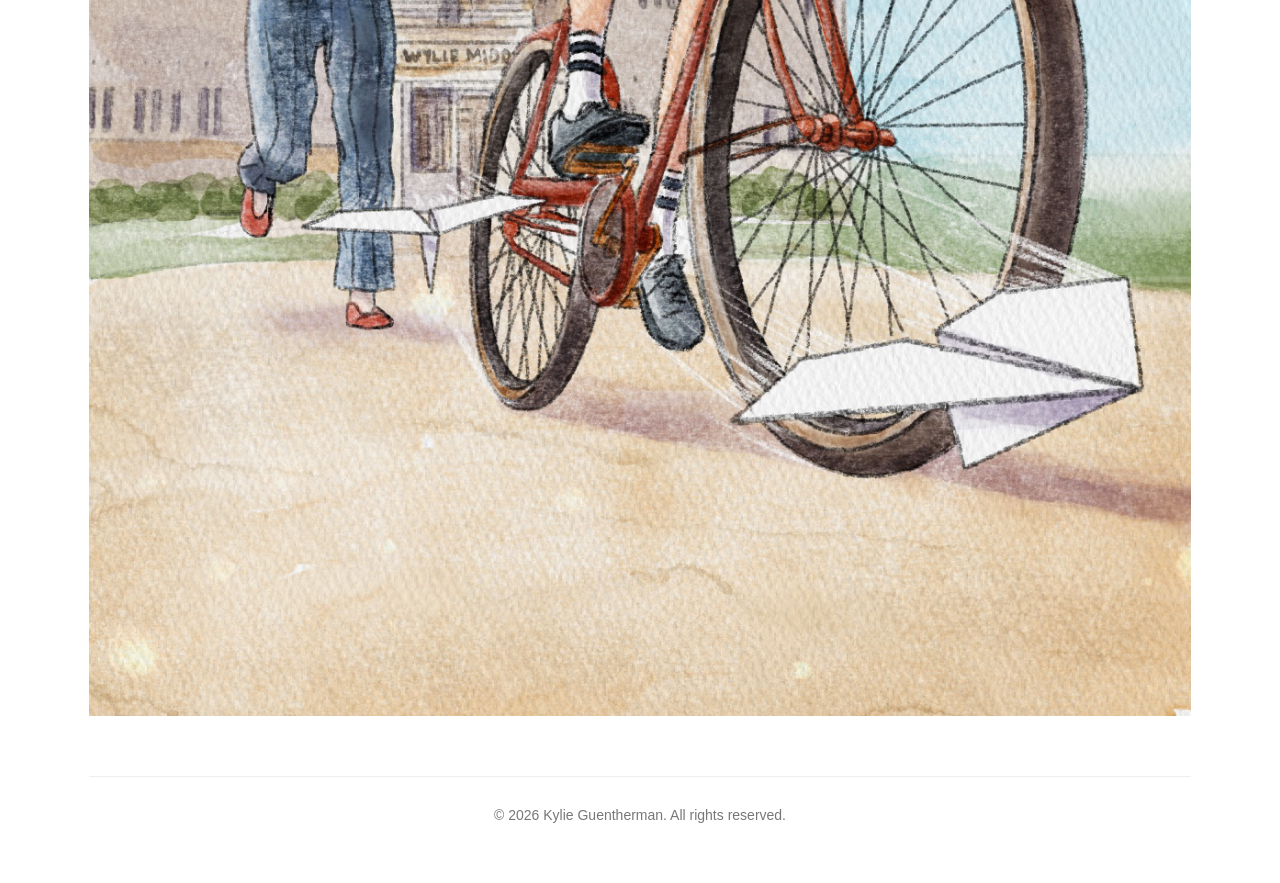
==== commit b3ad5ec7: "Refactor HTML comments and class names" ====
--- a/index.html
+++ b/index.html
@@ -20,16 +20,14 @@
         <a href="about.html">About</a>
       </nav>
 
-      <!-- Animated logo replaces large typed name -->
+      <!-- Animated logo -->
       <a class="logo-link" href="index.html" aria-label="Kylie Guentherman home">
         <img 
-          class="site-logo" 
+          class="site-logo small-site-logo" 
           src="images/croppedlogo.gif" 
           alt="Kylie Guentherman Illustration logo"
         >
       </a>
-
-      <div class="subtitle">Children’s Book Illustration</div>
     </header>
 
     <main>
@@ -44,7 +42,7 @@
         </a>
       </section>
 
-      <!-- MAIN WIDE ILLUSTRATION GALLERY -->
+      <!-- MAIN HOMEPAGE GALLERY -->
       <section class="home-gallery" aria-label="Main illustration gallery">
 
         <a class="home-gallery-item" href="childrens-books.html">
@@ -77,17 +75,17 @@
 
       </section>
 
-      <!-- SMALLER SECONDARY ROW -->
-      <section class="home-secondary-gallery" aria-label="Additional featured illustration gallery">
+      <!-- SMALLER BOTTOM ROW -->
+      <section class="home-small-gallery" aria-label="Additional featured illustration gallery">
 
-        <a class="home-secondary-item" href="childrens-books.html">
+        <a class="home-small-gallery-item" href="childrens-books.html">
           <img 
             src="images/Candlemaker-cover.jpg" 
             alt="Eli and the Candlemaker book cover by Kylie Guentherman"
           >
         </a>
 
-        <a class="home-secondary-item" href="childrens-books.html">
+        <a class="home-small-gallery-item" href="childrens-books.html">
           <img 
             src="images/Flight.jpg" 
             alt="Flight illustration with child on bicycle and paper airplanes by Kylie Guentherman"
